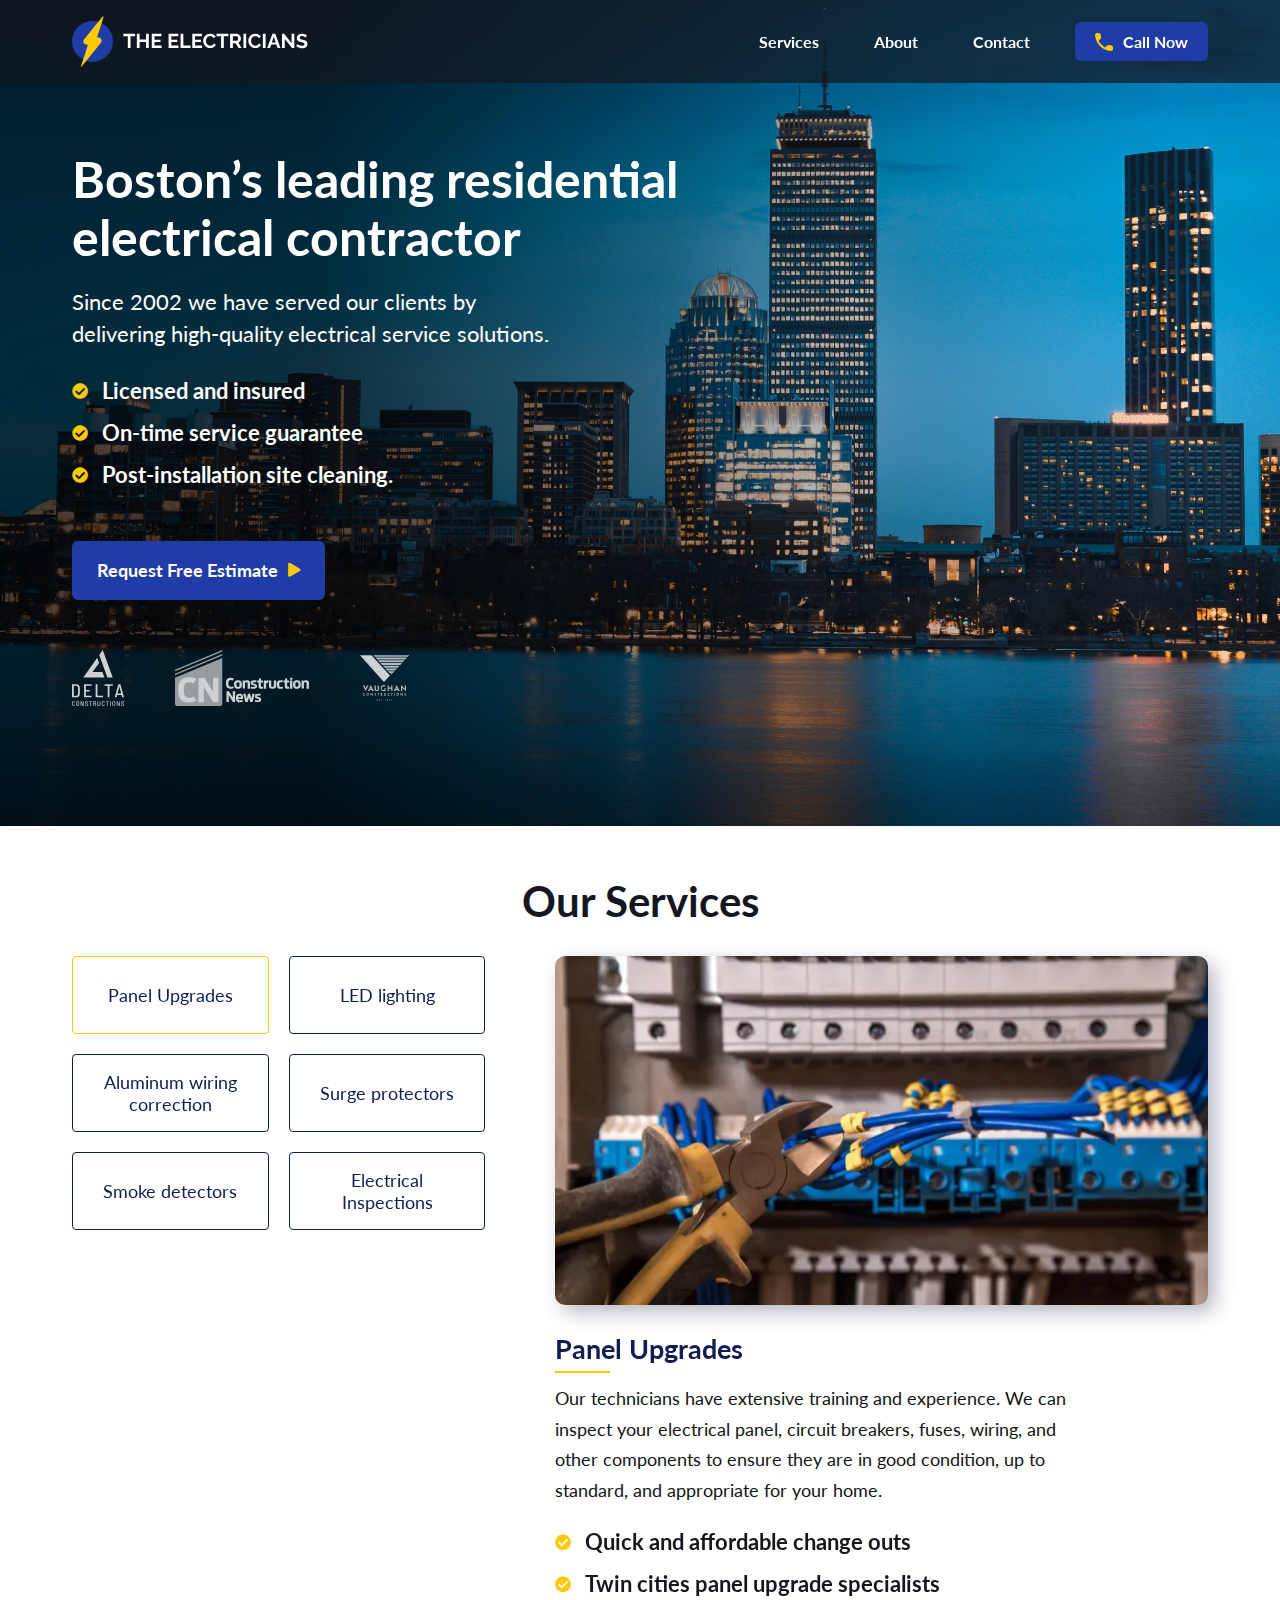
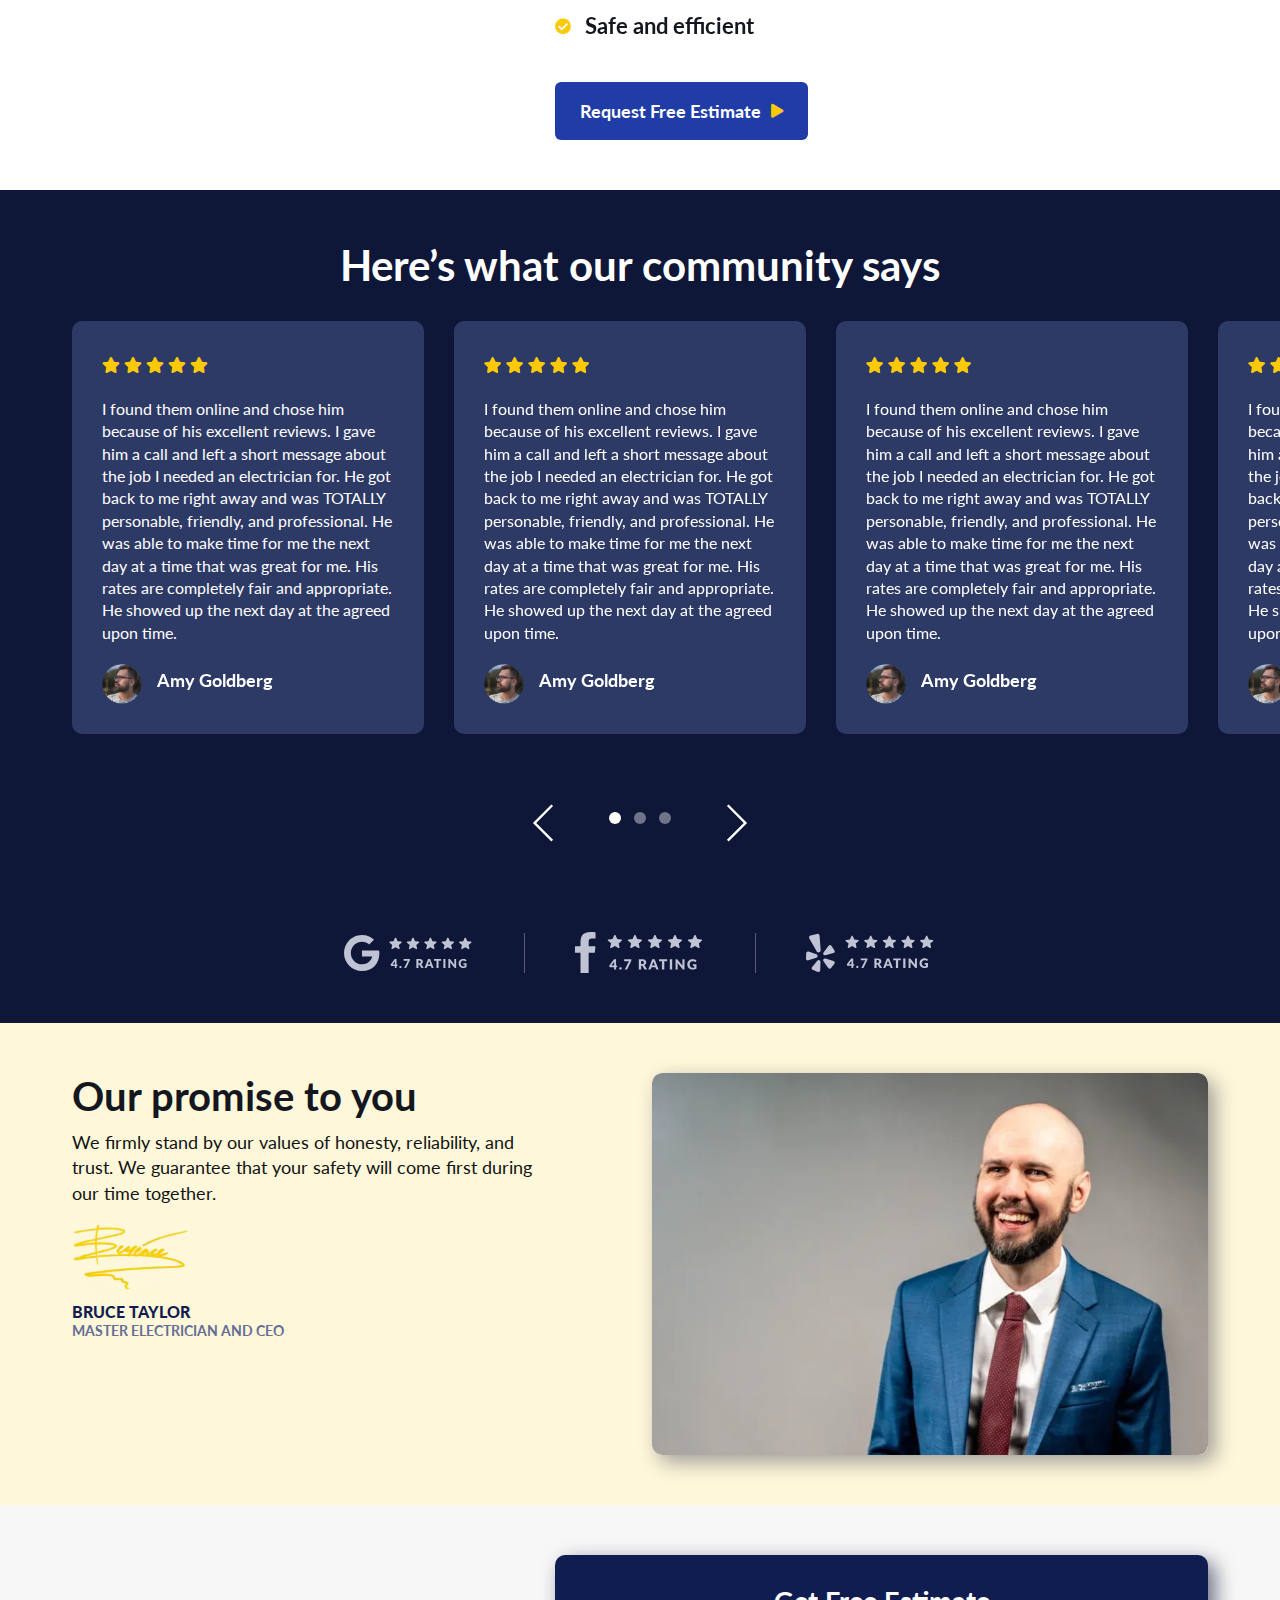
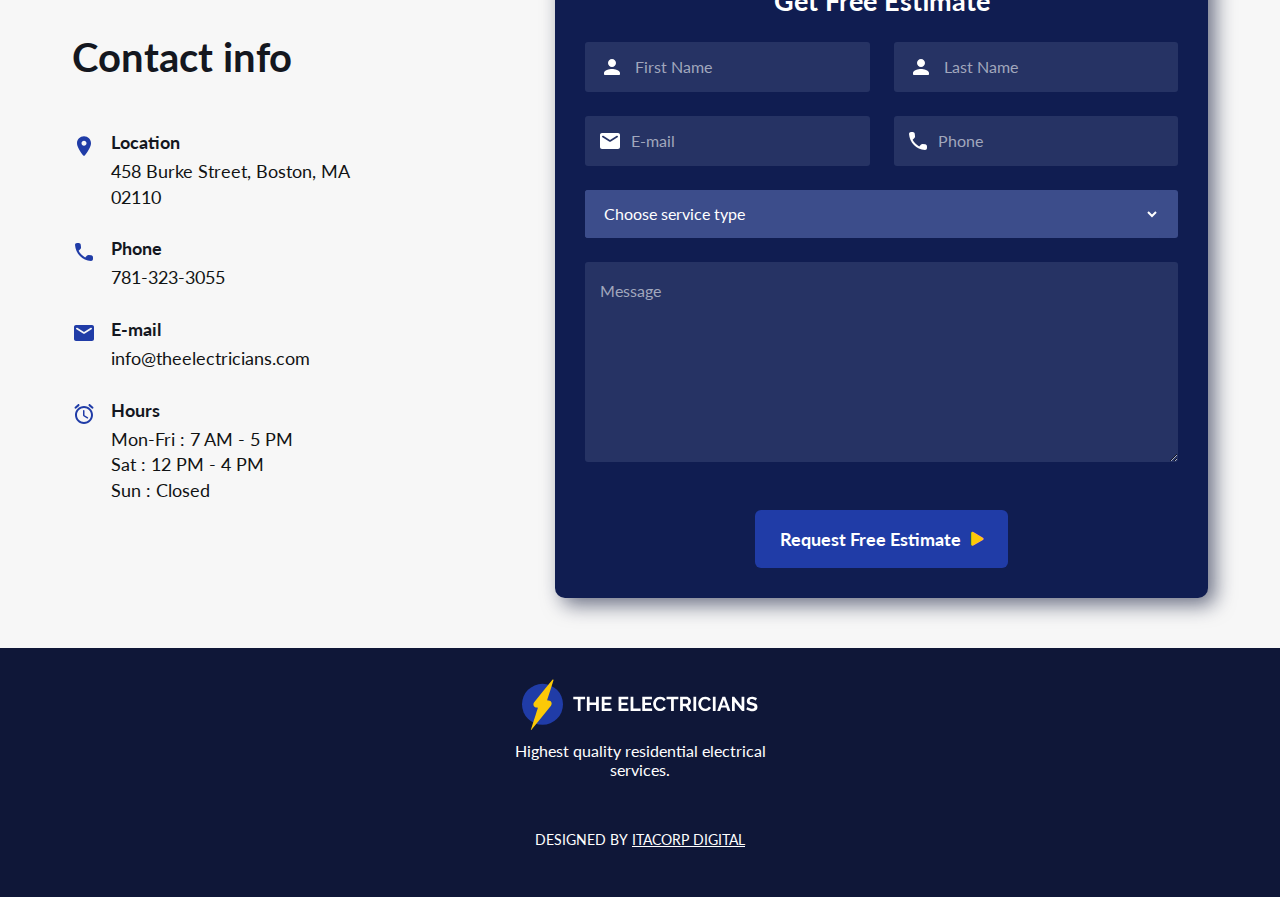
==== index.html @ 9a20cf25 "Update" ====
<!DOCTYPE html>
<html lang="zxx" class="no-js">

<head>
    <!-- Mobile Specific Meta -->
    <meta name="viewport" content="width=device-width, initial-scale=1, shrink-to-fit=no">
    <!-- Favicon-->
    <link rel="shortcut icon" href="assets/img/fav.png">
    <!-- Author Meta -->
    <meta name="author" content="webfirefly">
    <!-- Meta Description -->
    <meta name="description" content="">
    <!-- Meta Keyword -->
    <meta name="keywords" content="">
    <!-- meta character set -->
    <meta charset="UTF-8">
    <!-- Site Title -->
    <title>The Electricians</title>
    <link href="https://fonts.googleapis.com/css2?family=Lato:wght@300;400;700;900&display=swap" rel="stylesheet">
    <link rel="stylesheet" href="assets/css/fontawesome-all.min.css">
    <link rel="stylesheet" href="assets/css/bootstrap.min.css">
    <link rel="stylesheet" href="assets/css/animate.css">
    <link rel="stylesheet" href="assets/css/slick.css">
    <link rel="stylesheet" href="assets/css/main.css">
    <link rel="stylesheet" href="assets/css/responsive.css">
</head>

<body data-bs-spy="scroll" data-bs-target="#navbar-scrollspy" data-bs-smooth-scroll="true" class="scrollspy-example-2" tabindex="0">

    <!--start navigation area-->
    <header class="header-area" id="header_area">
        <nav class="navbar navbar-expand-xl" id="navbar-scrollspy">
            <div class="container">
                <a class="navbar-brand " href="index.html "><img src="assets/img/logo.svg" alt=" "></a>
                <button class="navbar-toggler" type="button" data-bs-toggle="collapse" data-bs-target="#main_nav" aria-expanded="false" aria-label="Toggle navigation">
                    <span class="icon-bar"></span>
                    <span class="icon-bar"></span>
                    <span class="icon-bar"></span>
                </button>
                <div class="collapse navbar-collapse" id="main_nav">
                    <ul class="navbar-nav ms-auto">
                        <li class="nav-item"><a class="nav-link" href="#services">Services</a></li>
                        <li class="nav-item"><a class="nav-link" href="#about">About</a></li>
                        <li class="nav-item"><a class="nav-link" href="#contact">contact</a></li>
                    </ul>
                    <ul class="header-btn-wrap navbar-nav">
                        <li><a class="primary-btn" href="#"><img src="assets/img/icon/phone.svg" alt=""> Call Now</a></li>
                    </ul>
                </div>
            </div>
        </nav>
    </header>
    <!--end navigation area-->

    <!-- banner area start -->
    <section class="banner-area ">
        <div class="container">
            <div class="row">
                <div class="col-lg-7">
                    <div class="banner-content wow fadeIn">
                        <h1>Boston’s leading residential electrical contractor</h1>
                        <p>Since 2002 we have served our clients by delivering high-quality electrical service solutions.</p>
                        <ul class="check-list">
                            <li><i class="fas fa-check-circle"></i>Licensed and insured</li>
                            <li><i class="fas fa-check-circle"></i>On-time service guarantee</li>
                            <li><i class="fas fa-check-circle"></i>Post-installation site cleaning.</li>
                        </ul>
                        <a href="#" class="primary-btn">Request Free Estimate <i class="fas fa-play"></i></a>
                        <div class="banner-brands">
                            <img class="img-fluid" src="assets/img/icon/delta.svg" alt="">
                            <img class="img-fluid" src="assets/img/icon/construction-news.svg" alt="">
                            <img class="img-fluid" src="assets/img/icon/vaughan.svg" alt="">
                        </div>
                    </div>
                </div>
            </div>
        </div>
    </section>
    <!-- banner area end -->

    <!-- start service area  -->
    <section class="service-area" id="services">
        <div class="container">
            <div class="row">
                <div class="col-lg-12">
                    <div class="section-title text-center">
                        <h2>Our Services</h2>
                    </div>
                </div>
            </div>
            <div class="row tab-wrap">
                <div class="col-lg-5">
                    <div class="nav nav-pills" id="v-pills-tab" role="tablist" aria-orientation="vertical">
                        <button class="nav-link active" id="v-pills-one-tab" data-bs-toggle="pill" data-bs-target="#v-pills-one" type="button" role="tab" aria-controls="v-pills-one" aria-selected="true">Panel Upgrades</button>
                        <button class="nav-link" id="v-pills-two-tab" data-bs-toggle="pill" data-bs-target="#v-pills-two" type="button" role="tab" aria-controls="v-pills-two" aria-selected="false">LED lighting</button>
                        <button class="nav-link" id="v-pills-three-tab" data-bs-toggle="pill" data-bs-target="#v-pills-three" type="button" role="tab" aria-controls="v-pills-three" aria-selected="false">Aluminum wiring correction</button>
                        <button class="nav-link" id="v-pills-four-tab" data-bs-toggle="pill" data-bs-target="#v-pills-four" type="button" role="tab" aria-controls="v-pills-four" aria-selected="false">Surge protectors</button>
                        <button class="nav-link" id="v-pills-five-tab" data-bs-toggle="pill" data-bs-target="#v-pills-five" type="button" role="tab" aria-controls="v-pills-five" aria-selected="false">Smoke detectors</button>
                        <button class="nav-link" id="v-pills-six-tab" data-bs-toggle="pill" data-bs-target="#v-pills-six" type="button" role="tab" aria-controls="v-pills-six" aria-selected="false">Electrical Inspections</button>
                    </div>
                </div>
                <div class="col-lg-7">
                    <div class="tab-content" id="v-pills-tabContent">
                        <div class="tab-pane fade show active" id="v-pills-one" role="tabpanel" aria-labelledby="v-pills-one-tab">
                            <div class="tab-content-inner">
                                <img src="assets/img/thumb/tab-thumb.webp" alt="" class="thumbnail">
                                <h2 class="title">Panel Upgrades</h2>
                                <p class="desc">Our technicians have extensive training and experience. We can inspect your electrical panel, circuit breakers, fuses, wiring, and other components to ensure they are in good condition, up to standard, and appropriate for your home.</p>
                                <ul class="check-list">
                                    <li><i class="fas fa-check-circle"></i>Quick and affordable change outs</li>
                                    <li><i class="fas fa-check-circle"></i>Twin cities panel upgrade specialists</li>
                                    <li><i class="fas fa-check-circle"></i>Safe and efficient</li>
                                </ul>
                                <a href="#" class="primary-btn">Request Free Estimate <i class="fas fa-play"></i></a>
                            </div>
                        </div>
                        <div class="tab-pane fade" id="v-pills-two" role="tabpanel" aria-labelledby="v-pills-two-tab">
                            <div class="tab-content-inner">
                                <img src="assets/img/thumb/tab-thumb2.webp" alt="" class="thumbnail">
                                <h2 class="title">LED lighting</h2>
                                <p class="desc">Our technicians have extensive training and experience. We can inspect your electrical panel, circuit breakers, fuses, wiring, and other components to ensure they are in good condition, up to standard, and appropriate for your home.</p>
                                <ul class="check-list">
                                    <li><i class="fas fa-check-circle"></i>Optimal Energy Efficiency</li>
                                    <li><i class="fas fa-check-circle"></i>LED Lighting Retrofits</li>
                                    <li><i class="fas fa-check-circle"></i>Flexible Scheduling</li>
                                </ul>
                                <a href="#" class="primary-btn">Request Free Estimate <i class="fas fa-play"></i></a>
                            </div>
                        </div>
                        <div class="tab-pane fade" id="v-pills-three" role="tabpanel" aria-labelledby="v-pills-three-tab">
                            <div class="tab-content-inner">
                                <img src="assets/img/thumb/tab-thumb3.webp" alt="" class="thumbnail">
                                <h2 class="title">Aluminum wiring correction</h2>
                                <p class="desc">If your current electrical system cannot safely support the electrical load of your modern Boston home, you may require aluminum wiring correction. To best advise you, we will send one of our inspectors to check for previous restorations or additional wiring installations.</p>
                                <ul class="check-list">
                                    <li><i class="fas fa-check-circle"></i>XCel Energy Preferred</li>
                                    <li><i class="fas fa-check-circle"></i>FREE Electrical Safety Check</li>
                                    <li><i class="fas fa-check-circle"></i>1 Year Guarantee </li>
                                </ul>
                                <a href="#" class="primary-btn">Request Free Estimate <i class="fas fa-play"></i></a>
                            </div>
                        </div>
                        <div class="tab-pane fade" id="v-pills-four" role="tabpanel" aria-labelledby="v-pills-four-tab">
                            <div class="tab-content-inner">
                                <img src="assets/img/thumb/tab-thumb4.webp" alt="" class="thumbnail">
                                <h2 class="title">Surge protectors</h2>
                                <p class="desc">House-wide surge protection systems are the most effective way to safeguard your home's appliances and various electrical devices. We can install continuous surge protection with a house-wide surge protection installation.</p>
                                <ul class="check-list">
                                    <li><i class="fas fa-check-circle"></i>Quick easy installation</li>
                                    <li><i class="fas fa-check-circle"></i>Increases electronic lifespan</li>
                                    <li><i class="fas fa-check-circle"></i>Affordable pricing</li>
                                </ul>
                                <a href="#" class="primary-btn">Request Free Estimate <i class="fas fa-play"></i></a>
                            </div>
                        </div>
                        <div class="tab-pane fade" id="v-pills-five" role="tabpanel" aria-labelledby="v-pills-five-tab">
                            <div class="tab-content-inner">
                                <img src="assets/img/thumb/tab-thumb2.webp" alt="" class="thumbnail">
                                <h2 class="title">Smoke detectors</h2>
                                <p class="desc">Smoke detectors and CO2 alarms detect house fires and carbon monoxide buildup, and municipal code enforcement officials require their installation in specific areas throughout your home. You can rely on us to provide reliable, affordable systems that are up to standard.</p>
                                <ul class="check-list">
                                    <li><i class="fas fa-check-circle"></i>Solutions that you can rely on</li>
                                    <li><i class="fas fa-check-circle"></i>New installation or replacement</li>
                                    <li><i class="fas fa-check-circle"></i>Feel more at ease</li>
                                </ul>
                                <a href="#" class="primary-btn">Request Free Estimate <i class="fas fa-play"></i></a>
                            </div>
                        </div>
                        <div class="tab-pane fade" id="v-pills-six" role="tabpanel" aria-labelledby="v-pills-six-tab">
                            <div class="tab-content-inner">
                                <img src="assets/img/thumb/tab-thumb6.webp" alt="" class="thumbnail">
                                <h2 class="title">Electrical Inspections</h2>
                                <p class="desc">Our electricians have years of experience performing home inspections. We'd love to be your go-to electricians for residential electrical safety needs. </p>
                                <ul class="check-list">
                                    <li><i class="fas fa-check-circle"></i>Peace of Mind Knowing Your Wiring is Safe</li>
                                    <li><i class="fas fa-check-circle"></i>Avoid Code Violations and Hazards</li>
                                    <li><i class="fas fa-check-circle"></i>Professionally Trained Electricians</li>
                                </ul>
                                <a href="#" class="primary-btn">Request Free Estimate <i class="fas fa-play"></i></a>
                            </div>
                        </div>
                    </div>
                </div>
            </div>
        </div>
    </section>
    <!-- end service area  -->

    <!-- start testimonial area  -->
    <section class="testimonial-area">
        <div class="container">
            <div class="row">
                <div class="col-md-12">
                    <div class="section-title text-center">
                        <h2 class="text-white">Here’s what our community says</h2>
                    </div>
                </div>
            </div>
            <div class="row">
                <div class="col-lg-12">
                    <div class="testi-slider-wrap">
                        <!-- single testimonial item  -->
                        <div class="single-testi-slider">
                            <div class="rating">
                                <i class="fas fa-star"></i>
                                <i class="fas fa-star"></i>
                                <i class="fas fa-star"></i>
                                <i class="fas fa-star"></i>
                                <i class="fas fa-star"></i>
                            </div>
                            <p class="msg">I found them online and chose him because of his excellent reviews. I gave him a call and left a short message about the job I needed an electrician for. He got back to me right away and was TOTALLY personable, friendly, and professional. He was able to make time for me the next day at a time that was great for me. His rates are completely fair and appropriate. He showed up the next day at the agreed upon time.</p>
                            <div class="author-meta">
                                <img class="author-image" src="assets/img/testi-author.png" alt="">
                                <div class="author-meta-desc">
                                    <h5>Amy Goldberg</h5>
                                </div>
                            </div>
                        </div>
                        <!-- single testimonial item  -->
                        <div class="single-testi-slider">
                            <div class="rating">
                                <i class="fas fa-star"></i>
                                <i class="fas fa-star"></i>
                                <i class="fas fa-star"></i>
                                <i class="fas fa-star"></i>
                                <i class="fas fa-star"></i>
                            </div>
                            <p class="msg">I found them online and chose him because of his excellent reviews. I gave him a call and left a short message about the job I needed an electrician for. He got back to me right away and was TOTALLY personable, friendly, and professional. He was able to make time for me the next day at a time that was great for me. His rates are completely fair and appropriate. He showed up the next day at the agreed upon time.</p>
                            <div class="author-meta">
                                <img class="author-image" src="assets/img/testi-author.png" alt="">
                                <div class="author-meta-desc">
                                    <h5>Amy Goldberg</h5>
                                </div>
                            </div>
                        </div>
                        <!-- single testimonial item  -->
                        <div class="single-testi-slider">
                            <div class="rating">
                                <i class="fas fa-star"></i>
                                <i class="fas fa-star"></i>
                                <i class="fas fa-star"></i>
                                <i class="fas fa-star"></i>
                                <i class="fas fa-star"></i>
                            </div>
                            <p class="msg">I found them online and chose him because of his excellent reviews. I gave him a call and left a short message about the job I needed an electrician for. He got back to me right away and was TOTALLY personable, friendly, and professional. He was able to make time for me the next day at a time that was great for me. His rates are completely fair and appropriate. He showed up the next day at the agreed upon time.</p>
                            <div class="author-meta">
                                <img class="author-image" src="assets/img/testi-author.png" alt="">
                                <div class="author-meta-desc">
                                    <h5>Amy Goldberg</h5>
                                </div>
                            </div>
                        </div>
                        <!-- single testimonial item  -->
                        <div class="single-testi-slider">
                            <div class="rating">
                                <i class="fas fa-star"></i>
                                <i class="fas fa-star"></i>
                                <i class="fas fa-star"></i>
                                <i class="fas fa-star"></i>
                                <i class="fas fa-star"></i>
                            </div>
                            <p class="msg">I found them online and chose him because of his excellent reviews. I gave him a call and left a short message about the job I needed an electrician for. He got back to me right away and was TOTALLY personable, friendly, and professional. He was able to make time for me the next day at a time that was great for me. His rates are completely fair and appropriate. He showed up the next day at the agreed upon time.</p>
                            <div class="author-meta">
                                <img class="author-image" src="assets/img/testi-author.png" alt="">
                                <div class="author-meta-desc">
                                    <h5>Amy Goldberg</h5>
                                </div>
                            </div>
                        </div>
                        <!-- single testimonial item  -->
                        <div class="single-testi-slider">
                            <div class="rating">
                                <i class="fas fa-star"></i>
                                <i class="fas fa-star"></i>
                                <i class="fas fa-star"></i>
                                <i class="fas fa-star"></i>
                                <i class="fas fa-star"></i>
                            </div>
                            <p class="msg">I found them online and chose him because of his excellent reviews. I gave him a call and left a short message about the job I needed an electrician for. He got back to me right away and was TOTALLY personable, friendly, and professional. He was able to make time for me the next day at a time that was great for me. His rates are completely fair and appropriate. He showed up the next day at the agreed upon time.</p>
                            <div class="author-meta">
                                <img class="author-image" src="assets/img/testi-author.png" alt="">
                                <div class="author-meta-desc">
                                    <h5>Amy Goldberg</h5>
                                </div>
                            </div>
                        </div>
                        <!-- single testimonial item  -->
                        <div class="single-testi-slider">
                            <div class="rating">
                                <i class="fas fa-star"></i>
                                <i class="fas fa-star"></i>
                                <i class="fas fa-star"></i>
                                <i class="fas fa-star"></i>
                                <i class="fas fa-star"></i>
                            </div>
                            <p class="msg">I found them online and chose him because of his excellent reviews. I gave him a call and left a short message about the job I needed an electrician for. He got back to me right away and was TOTALLY personable, friendly, and professional. He was able to make time for me the next day at a time that was great for me. His rates are completely fair and appropriate. He showed up the next day at the agreed upon time.</p>
                            <div class="author-meta">
                                <img class="author-image" src="assets/img/testi-author.png" alt="">
                                <div class="author-meta-desc">
                                    <h5>Amy Goldberg</h5>
                                </div>
                            </div>
                        </div>
                    </div>
                    <div class="slider-navigations">
                        <div class="navigations-inner">
                            <span class="slider-prev"><svg stroke="currentColor" fill="currentColor" stroke-width="0" version="1.1" viewBox="0 0 17 17" height="1em" width="1em" xmlns="http://www.w3.org/2000/svg"><g></g><path d="M5.207 8.471l7.146 7.147-0.707 0.707-7.853-7.854 7.854-7.853 0.707 0.707-7.147 7.146z"></path></svg></span>
                            <div class="slider-dots-box"></div>
                            <span class="slider-next"><svg stroke="currentColor" fill="currentColor" stroke-width="0" version="1.1" viewBox="0 0 17 17" height="1em" width="1em" xmlns="http://www.w3.org/2000/svg"><g></g><path d="M13.207 8.472l-7.854 7.854-0.707-0.707 7.146-7.146-7.146-7.148 0.707-0.707 7.854 7.854z"></path></svg></span>
                        </div>
                    </div>
                </div>
            </div>
            <div class="row">
                <div class="col-lg-12">
                    <div class="testimonial-rating-brands">
                        <!-- single testi rating  -->
                        <div class="single-testi-rating">
                            <img class="img-fluid" src="assets/img/brands/google-rating.svg" alt="">
                        </div>
                        <span class="line"></span>
                        <!-- single testi rating  -->
                        <div class="single-testi-rating">
                            <img class="img-fluid" src="assets/img/brands/facebook-rating.svg" alt="">
                        </div>
                        <span class="line"></span>
                        <!-- single testi rating  -->
                        <div class="single-testi-rating">
                            <img class="img-fluid" src="assets/img/brands/rating.svg" alt="">
                        </div>
                    </div>
                </div>
            </div>
        </div>
    </section> 
    <!-- end testimonial area  -->

    <!-- start promise area  -->
    <section class="promise-area" id="about">
        <div class="container">
            <div class="row">
                <div class="col-lg-6 order-lg-2">
                    <div class="promise-thumb">
                        <img class="img-fluid" src="assets/img/thumb/promise-thumb.webp" alt="">
                    </div>
                </div>
                <div class="col-lg-6 order-lg-1">
                    <div class="promise-content">
                        <h2>Our promise to you</h2>
                        <p>We firmly stand by our values of honesty, reliability, and trust. We guarantee that your safety will come first during our time together.</p>
                        <img src="assets/img/signacture.webp" alt="">
                        <div class="meta-info">
                            <h4>BRUCE TAYLOR</h4>
                            <p>MASTER ELECTRICIAN AND CEO</p>
                        </div>
                    </div>
                </div>
            </div>
        </div>
    </section>
    <!-- end promise area  -->

    <!-- start contact area  -->
    <section class="contact-area" id="contact">
        <div class="container">
            <div class="row align-items-center">
                <div class="col-lg-6 col-xl-5">
                    <div class="contact-address">
                        <h3 class="info-title">Contact info</h3>
                        <!-- single contact info  -->
                        <div class="single-contact-info">
                            <div class="icon">
                                <img src="assets/img/icon/map-marker.svg" alt="">
                            </div>
                            <div class="info-meta">
                                <h4>Location</h4>
                                <p>458 Burke Street, Boston, MA <br>
                                    02110</p>
                            </div>
                        </div>
                        <!-- single contact info  -->
                        <div class="single-contact-info">
                            <div class="icon">
                                <img src="assets/img/icon/phone2.svg" alt="">
                            </div>
                            <div class="info-meta">
                                <h4>Phone</h4>
                                <p><a href="tel:781-323-3055">781-323-3055</a></p>
                            </div>
                        </div>
                        <!-- single contact info  -->
                        <div class="single-contact-info">
                            <div class="icon">
                                <img src="assets/img/icon/envelope.svg" alt="">
                            </div>
                            <div class="info-meta">
                                <h4>E-mail</h4>
                                <p><a href="mailto:info@theelectricians.com">info@theelectricians.com</a></p>
                            </div>
                        </div>
                        <!-- single contact info  -->
                        <div class="single-contact-info">
                            <div class="icon">
                                <img src="assets/img/icon/alarm.svg" alt="">
                            </div>
                            <div class="info-meta">
                                <h4>Hours</h4>
                                <p>Mon-Fri : 7 AM - 5 PM <br>
                                    Sat : 12 PM - 4 PM <br>
                                    Sun : Closed</p>
                            </div>
                        </div>
                    </div>
                </div>
                <div class="col-lg-6 col-xl-7">
                    <form action="#" class="contact-form">
                        <div class="row">
                            <div class="col-lg-12">
                                <h3 class="contact-title mb-4">Get Free Estimate</h3>
                            </div>
                            <div class="col-md-6">
                                <div class="form-group mb-4">
                                    <img src="assets/img/icon/user.svg" alt="">    
                                    <input type="text" name="" id="" placeholder="First Name">
                                </div>
                            </div>
                            <div class="col-md-6">
                                <div class="form-group mb-4">
                                    <img src="assets/img/icon/user.svg" alt="">    
                                    <input type="text" name="" id="" placeholder="Last Name">
                                </div>
                            </div>
                            <div class="col-md-6">
                                <div class="form-group mb-4">
                                    <img src="assets/img/icon/envelope-white.svg" alt="">    
                                    <input type="text" name="" id="" placeholder="E-mail">
                                </div>
                            </div>
                            <div class="col-md-6">
                                <div class="form-group mb-4">
                                    <img src="assets/img/icon/phone-white.svg" alt="">    
                                    <input type="text" name="" id="" placeholder="Phone">
                                </div>
                            </div>
                            <div class="col-lg-12">
                                <div class="form-group select-wrap mb-4">
                                    <select name="" id="">
                                        <option value="Choose service type">Choose service type</option>
                                        <option value="First">Panel Upgrades</option>
                                        <option value="second">LED lighting</option>
                                        <option value="third">Aluminum wiring correction</option>
                                        <option value="fourth">Surge protectors</option>
                                        <option value="fifth">Smoke detectors</option>
                                        <option value="sixth">Electrical Inspections</option>
                                    </select>
                                </div>
                            </div>
                            <div class="col-lg-12">
                                <div class="form-group textarea-wrap mb-5">
                                    <textarea name="" id="" placeholder="Message"></textarea>
                                </div>
                            </div>
                            <div class="col-lg-12">
                                <div class="btn-wrap text-center">    
                                    <button type="submit" class="primary-btn">Request Free Estimate <i class="fas fa-play"></i></button>
                                </div>
                            </div>
                        </div>
                    </form>
                </div>
            </div>
        </div>
    </section>
    <!-- end contact area  -->

    <!-- start footer area  -->
    <div class="footer-area">
        <div class="container">
            <div class="row">
                <div class="col-lg-12">
                    <a href="index.html" class="footer-logo">
                        <img src="assets/img/logo.svg" alt="">
                    </a>
                    <h5 class="mb-5">Highest quality residential electrical <br> services.</h5>
                    <p class="text-white d-flex align-items-center justify-content-center gap-1 footer-area__copyright">DESIGNED BY <a href="#" class="btn-link text-decoration-underline text-white p-0">ITACORP DIGITAL</a></p>
                </div>
            </div>
        </div>
    </div>
    <!-- end footer area  -->

    <!-- All js here -->
    <script src="assets/js/jquery-3.6.0-min.js "></script>
    <script src="assets/js/jquery.sticky.js "></script>
    <script src="assets/js/bootstrap.min.js "></script>
    <script src="assets/js/slick.js"></script>
    <script src="assets/js/wow.min.js "></script>
    <!-- custom js -->
    <script src="assets/js/main.js "></script>

</body>

</html>
---- assets/css/main.css ----
/*font Variables*/
/*Color Variables*/
body {
  line-height: 1.7;
  font-size: 16px;
  font-family: "Lato", sans-serif;
  font-weight: 400;
  color: #111314;
  background: #ffffff;
}

html {
  scroll-behavior: smooth;
}

ul {
  margin: 0;
  padding: 0;
  list-style: none;
}

.li {
  list-style: none;
  margin: 0px;
  padding: 0px;
}

h1,
h2,
h3,
h4,
h5,
h6 {
  color: #14171f;
  font-family: "Lato", sans-serif;
  font-weight: 700;
}

h1 {
  font-size: 42px;
}

h2 {
  font-size: 36px;
}

h3 {
  font-size: 30px;
}

h4 {
  font-size: 24px;
}

h5 {
  font-size: 18px;
}

h6 {
  font-size: 16px;
}

a {
  text-decoration: none;
  -webkit-transition: all 0.3s ease 0s;
  -moz-transition: all 0.3s ease 0s;
  -o-transition: all 0.3s ease 0s;
  transition: all 0.3s ease 0s;
}
a:hover, a:focus {
  text-decoration: none;
  outline: none;
}

button:focus {
  outline: none;
  box-shadow: none;
}

.slick-slide:focus {
  outline: none;
  box-shadow: none;
}

.slick-slide img {
  display: inline-block !important;
}

input:focus,
textarea:focus, select:focus {
  outline: none;
}

input {
  width: 100%;
  line-height: 48px;
  margin-bottom: 0px;
  padding-right: 0px;
  padding-left: 5px;
  border: 1px none #000;
  background-color: transparent;
  color: #fff;
}

select {
  width: 100%;
  height: 48px;
  background-color: #3C4D8B;
  color: #fff;
  border: none;
  border-radius: 3px;
  padding: 0 15px;
}

textarea {
  width: 100%;
  padding: 15px;
  border: none;
  background-color: #263364;
  color: #fff;
  border-radius: 3px;
  height: 200px;
}

input::placeholder, textarea::placeholder {
  color: #A1A7BC;
  font-weight: 400;
}

button {
  border: none;
}

img {
  max-width: 100%;
  height: auto;
}

/* Main Title Area css
============================================================================================ */
.section-title {
  margin-bottom: 30px;
}
.section-title h2 {
  font-size: 42px;
  margin-bottom: 15px;
}

.padding-top {
  padding-top: 120px;
}

.padding-bottom {
  padding-bottom: 120px;
}

/* Start Primary btns css
============================================================================================ */
.primary-btn {
  display: inline-flex;
  align-items: center;
  justify-content: center;
  position: relative;
  padding: 14px 25px;
  border-radius: 6px;
  color: #ffffff;
  background: #203CA7;
  font-size: 1.125rem;
  font-weight: 700;
  transition: 0.3s;
}
.primary-btn img {
  margin-right: 10px;
}
.primary-btn i {
  margin-left: 10px;
  font-size: 14px;
  color: #FCC907;
}
.primary-btn:hover, .primary-btn.active {
  background: #0F1738;
  color: #ffffff;
}

/* gradient-bg css
============================================================================================ */
.gradient-bg {
  background: -webkit-linear-gradient(to right, #111314, #203CA7);
  background: -moz-linear-gradient(to right, #111314, #203CA7);
  background: -o-linear-gradient(to right, #111314, #203CA7);
  background: linear-gradient(to right, #111314, #203CA7);
}

/* animation delay css
============================================================================================ */
.delay-1 {
  animation-delay: 0.1s;
}

.delay-2 {
  animation-delay: 0.2s;
}

.delay-3 {
  animation-delay: 0.3s;
}

.delay-4 {
  animation-delay: 0.4s;
}

.delay-5 {
  animation-delay: 0.5s;
}

.delay-6 {
  animation-delay: 0.6s;
}

.delay-7 {
  animation-delay: 0.7s;
}

.delay-8 {
  animation-delay: 0.8s;
}

.delay-9 {
  animation-delay: 0.9s;
}

.delay-10 {
  animation-delay: 1s;
}

.delay-11 {
  animation-delay: 1.1s;
}

.delay-12 {
  animation-delay: 1.2s;
}

.delay-13 {
  animation-delay: 1.3s;
}

.delay-14 {
  animation-delay: 1.4s;
}

.delay-15 {
  animation-delay: 1.5s;
}

/* Start Header area style
============================================================================================ */
.sticky-wrapper {
  position: absolute;
  width: 100%;
}
.sticky-wrapper.is-sticky .header-area {
  background: #14171f;
}
.header-area {
  position: absolute;
  z-index: 999;
  -webkit-transition: all 0.3s ease 0s;
  -moz-transition: all 0.3s ease 0s;
  -o-transition: all 0.3s ease 0s;
  transition: all 0.3s ease 0s;
  background: rgba(20, 23, 31, 0.7);
  width: 100%;
  padding: 10px 0;
  top: 0;
}
.header-area .navbar-brand {
  margin-bottom: 0;
  margin-right: 60px;
}
.header-area .navbar-brand img {
  -webkit-transition: all 0.3s ease 0s;
  -moz-transition: all 0.3s ease 0s;
  -o-transition: all 0.3s ease 0s;
  transition: all 0.3s ease 0s;
}
.header-area.active {
  box-shadow: 0 5px 10px rgba(221, 221, 221, 0.1019607843);
}
.header-area .navbar {
  background: transparent;
  padding: 0px;
  border: 0px;
  border-radius: 0px;
}
.header-area .navbar .navbar-brand {
  display: block;
  -webkit-transition: all 0.3s ease 0s;
  -moz-transition: all 0.3s ease 0s;
  -o-transition: all 0.3s ease 0s;
  transition: all 0.3s ease 0s;
}
.header-area .navbar .navbar-nav .nav-item {
  margin-right: 35px;
}
.header-area .navbar .navbar-nav .nav-item a {
  position: relative;
  font-size: 16px;
  color: #ffffff;
  padding: 5px 10px;
  font-weight: 700;
  -webkit-transition: all 0.3s ease 0s;
  -moz-transition: all 0.3s ease 0s;
  -o-transition: all 0.3s ease 0s;
  transition: all 0.3s ease 0s;
  text-transform: capitalize;
}
.header-area .navbar .navbar-nav .nav-item a:before {
  content: "";
  position: absolute;
  left: 0;
  bottom: 0;
  height: 1px;
  width: 0;
  background: #ffffff;
  transition: 0.3s;
}
.header-area .navbar .navbar-nav .nav-item:hover > a, .header-area .navbar .navbar-nav .nav-item a.active {
  color: #ffffff;
}
.header-area .navbar .navbar-nav .nav-item:hover > a:before, .header-area .navbar .navbar-nav .nav-item a.active:before {
  width: 100%;
}
.header-area .navbar .header-btn-wrap {
  gap: 20px;
}
.header-area .navbar .header-btn-wrap .primary-btn {
  font-size: 16px;
  box-shadow: none;
  padding: 6px 20px;
}
.header-area .navbar .header-btn-wrap .primary-btn:hover {
  background: #ffffff;
  color: #14171f;
}

/* banner area style
============================================================================================ */
.banner-area {
  background-image: linear-gradient(90deg, rgba(0, 0, 0, 0.7) 25%, transparent 92%), url("../img/bg/banner-bg.webp");
  height: 100vh;
  min-height: 830px;
  background-position: 0px 0px, 50% 50%;
  background-size: auto, cover;
  background-repeat: repeat, no-repeat;
  background-attachment: scroll, fixed;
  -o-object-fit: fill;
  object-fit: fill;
  padding: 150px 0 40px;
}
.banner-area .banner-content h1 {
  margin-bottom: 20px;
  color: white;
  font-size: 3.125rem;
  line-height: 3.625rem;
  font-weight: 700;
}
.banner-area .banner-content p {
  max-width: 500px;
  color: #ffffff;
  font-size: 1.375rem;
  line-height: 2rem;
  margin-bottom: 25px;
}
.banner-area .banner-content .check-list {
  margin-bottom: 50px;
}
.banner-area .banner-content .banner-brands {
  margin-top: 50px;
  display: flex;
  align-items: center;
  gap: 50px;
}
.banner-area .banner-content .banner-brands img {
  opacity: 0.8;
}

.check-list li {
  color: #ffffff;
  font-size: 1.375rem;
  line-height: 2rem;
  font-weight: 700;
  position: relative;
  padding-left: 30px;
}
.check-list li:not(:last-child) {
  margin-bottom: 10px;
}
.check-list li i {
  position: absolute;
  left: 0;
  color: #FCC907;
  font-size: 1rem;
  top: 8px;
}

/* service area style
============================================================================================ */
.service-area {
  padding: 50px 0;
}

.tab-wrap .nav {
  display: grid;
  grid-template-columns: 1fr 1fr;
  gap: 20px;
  padding-right: 10%;
  position: sticky;
  top: 100px;
}
.tab-wrap .nav .nav-link {
  border: 1px solid #101d51;
  color: #101d51;
  font-size: 1.125rem;
  line-height: 1.375rem;
  font-weight: 400;
  text-align: center;
  height: 78px;
}
.tab-wrap .nav .nav-link.active {
  border-color: #FCC907;
  background-color: #ffffff;
}
.tab-wrap .nav .nav-link:focus {
  border-width: 2px;
  border-color: #fcc907;
  background-color: #ffffff;
  box-shadow: 0 0 7px 0 rgba(252, 201, 7, 0.3);
}
.tab-wrap .nav .nav-link:hover {
  border-color: #FCC907;
}
.tab-wrap .tab-content-inner .thumbnail {
  border-radius: 10px;
  box-shadow: 7px 7px 20px 0 rgba(15, 23, 56, 0.3);
  margin-bottom: 30px;
}
.tab-wrap .tab-content-inner .title {
  color: #101d51;
  font-size: 1.7rem;
  line-height: 1.75rem;
  padding-bottom: 10px;
  margin-bottom: 10px;
  position: relative;
  z-index: 1;
}
.tab-wrap .tab-content-inner .title:before {
  position: absolute;
  left: 0;
  bottom: 0;
  height: 2px;
  width: 0px;
  transition: width 0.3s ease-in-out;
  background: #FCC907;
  content: "";
}
.tab-wrap .tab-content-inner .desc {
  font-size: 1.125rem;
  max-width: 530px;
  margin-bottom: 20px;
}
.tab-wrap .tab-content-inner .check-list {
  margin-bottom: 40px;
}
.tab-wrap .tab-content-inner .check-list li {
  color: #14171f;
}
.tab-wrap .tab-pane.active .title:before {
  transition-delay: 0.2s;
  width: 55px;
}

/* testimonial area style
============================================================================================ */
.testimonial-area {
  background: #0F1738;
  padding: 50px 0;
  overflow: hidden;
}

.testi-slider-wrap {
  margin: 0 -15px;
}
.testi-slider-wrap .slick-list {
  overflow: inherit;
  width: 764px;
}
.testi-slider-wrap .slick-slide {
  margin-left: 15px;
  margin-right: 15px;
}

.single-testi-slider {
  background: #2E3A66;
  padding: 30px;
  border-radius: 10px;
  height: 100%;
}
.single-testi-slider .rating {
  color: #FCC907;
}
.single-testi-slider .msg {
  margin-top: 20px;
  margin-bottom: 20px;
  color: #ffffff;
  font-size: 1rem;
  line-height: 1.4rem;
}
.single-testi-slider .author-meta {
  display: flex;
  align-items: center;
}
.single-testi-slider .author-meta .author-image {
  height: 40px;
  width: 40px;
  min-width: 40px;
  border-radius: 50%;
  margin-right: 15px;
}
.single-testi-slider .author-meta .author-meta-desc h5 {
  color: #fff;
  font-size: 1.125rem;
  line-height: 1.875rem;
  font-weight: 700;
}

.slider-navigations {
  display: flex;
  justify-content: center;
  margin-top: 50px;
}
.slider-navigations .navigations-inner {
  display: flex;
  justify-content: center;
  gap: 20px;
}
.slider-navigations .navigations-inner .slick-arrow {
  color: #ffffff;
  cursor: pointer;
  font-size: 40px;
}
.slider-navigations .navigations-inner .slider-dots-box, .slider-navigations .navigations-inner .slider-dots-box-portfolio {
  display: flex;
  align-items: center;
  margin: 0 25px;
}
.slider-navigations .navigations-inner .slider-dots-box .slick-dots, .slider-navigations .navigations-inner .slider-dots-box-portfolio .slick-dots {
  display: flex;
  align-items: center;
  justify-content: center;
  gap: 13px;
}
.slider-navigations .navigations-inner .slider-dots-box .slick-dots li, .slider-navigations .navigations-inner .slider-dots-box-portfolio .slick-dots li {
  display: flex;
  align-items: center;
}
.slider-navigations .navigations-inner .slider-dots-box .slick-dots li.slick-active button, .slider-navigations .navigations-inner .slider-dots-box-portfolio .slick-dots li.slick-active button {
  background: #ffffff;
}
.slider-navigations .navigations-inner .slider-dots-box .slick-dots li button, .slider-navigations .navigations-inner .slider-dots-box-portfolio .slick-dots li button {
  text-indent: -9999px;
  padding: 0;
  height: 12px;
  width: 12px;
  background: #6F7488;
  border-radius: 50%;
}

.testimonial-rating-brands {
  display: flex;
  align-items: center;
  justify-content: center;
  margin-top: 80px;
  gap: 50px;
}
.testimonial-rating-brands .line {
  height: 40px;
  width: 1px;
  display: inline-block;
  background-color: hsla(0, 0%, 100%, 0.3);
}
.testimonial-rating-brands .single-testi-rating img {
  width: 130px;
}

/* promise area style
============================================================================================ */
.promise-area {
  background: #FFF7D9;
  padding: 50px 0;
}
.promise-area .promise-thumb img {
  border-radius: 10px;
  box-shadow: 7px 7px 20px 0 rgba(15, 23, 56, 0.4);
}
.promise-area .promise-content h2 {
  margin-bottom: 10px;
  color: #14171f;
  font-size: 2.5rem;
  line-height: 2.9rem;
}
.promise-area .promise-content p {
  max-width: 460px;
  font-size: 1.125rem;
  line-height: 1.6rem;
}
.promise-area .promise-content img {
  max-width: 140px;
}
.promise-area .promise-content .meta-info h4 {
  color: #101d51;
  line-height: 1.4rem;
  font-weight: 900;
  font-size: 1rem;
  margin-bottom: 0;
}
.promise-area .promise-content .meta-info p {
  color: #646e96;
  font-size: 0.875rem;
  line-height: 1rem;
  font-weight: 700;
  margin-bottom: 0;
}

/* contact area style
============================================================================================ */
.contact-area {
  background: #F7F7F7;
  padding: 50px 0;
}

.contact-address .info-title {
  color: #14171f;
  font-size: 2.5rem;
  line-height: 2.9rem;
  margin-bottom: 50px;
}
.contact-address .single-contact-info {
  display: flex;
}
.contact-address .single-contact-info:not(:last-child) {
  margin-bottom: 10px;
}
.contact-address .single-contact-info .icon {
  width: 24px;
  min-width: 24px;
  margin-right: 15px;
}
.contact-address .single-contact-info .info-meta h4 {
  margin-bottom: 5px;
  font-size: 1.125rem;
  line-height: 1.5rem;
  font-weight: 700;
}
.contact-address .single-contact-info .info-meta p, .contact-address .single-contact-info .info-meta a {
  font-size: 1.125rem;
  line-height: 1.6rem;
  font-weight: 400;
  color: #111314;
}

.contact-form {
  border-radius: 10px;
  background-color: #101d51;
  box-shadow: 7px 7px 20px 0 rgba(15, 23, 56, 0.6);
  padding: 30px;
  text-align: center;
}
.contact-form .contact-title {
  font-size: 1.7rem;
  color: #ffffff;
}
.contact-form .form-group {
  display: flex;
  align-items: center;
  background: #263364;
  border-radius: 3px;
  padding: 0 15px;
  gap: 6px;
}
.contact-form .form-group.select-wrap {
  background: #3C4D8B;
  padding: 0;
  border-radius: 3px;
}
.contact-form .form-group.select-wrap select {
  width: 97%;
}
.contact-form .form-group.textarea-wrap {
  background: transparent;
  padding: 0;
}

/* Footer area css
============================================================================================ */
.footer-area {
  padding: 30px 0;
  background-color: #0f1738;
  text-align: center;
}
.footer-area .footer-logo {
  display: block;
  margin-bottom: 10px;
}
.footer-area h5 {
  color: #fff;
  font-size: 1rem;
  font-weight: 400;
  margin-bottom: 15px;
}
.footer-area__copyright {
  font-size: 0.875rem;
}

/*# sourceMappingURL=main.css.map */
---- assets/css/responsive.css ----
@media (min-width: 1200px) {
   .container {
        max-width: 1160px;
   }
}
@media (min-width: 1366px) {
    
}
@media (min-width: 1440px) {
    
}
@media (min-width: 1580px) {
    
}
@media (min-width: 1680px) {
    
}

/* max width  */
@media (max-width: 1680px) {
   
}

@media (max-width: 1440px) {
    .banner-area {
        padding: 150px 0 120px;
        height: auto;
        min-height: auto;
    }
}

@media (max-width: 1366px) {
    

}

@media (max-width: 1200px) {}

@media (max-width: 1199px) {
    .header-area {
        padding: 10px 0;
    }
    .sticky-wrapper.is-sticky .header-area {
        padding: 8px 0;
    }
    .header-area.active {
        background: #000023;
    }
    .header-area .navbar .navbar-collapse {
        margin-top: 0;
    }
    .navbar-toggler {
        border: none;
        border-radius: 0px;
        cursor: pointer;
        background: #203CA7;
        padding: 10px;
        border-radius: 5px;
    }
    .navbar-toggler:focus {
        outline: none;
        box-shadow: none;
    }
    .navbar-toggler span {
        display: block;
        width: 25px;
        height: 3px;
        background: #fff;
        margin: auto;
        margin-bottom: 4px;
        transition: all 400ms linear;
        cursor: pointer;
    }
    .navbar-toggler span:last-child {
        margin-bottom: 0;
    }
    .navbar-toggler[aria-expanded=false] span:nth-child(2) {
        opacity: 1;
    }
    .navbar-toggler[aria-expanded=true] span:nth-child(2) {
        opacity: 0;
    }
    .navbar-toggler[aria-expanded=true] span:first-child {
        transform: rotate(-45deg);
        position: relative;
        top: 7.5px;
    }
    .navbar-toggler[aria-expanded=true] span:last-child {
        transform: rotate(45deg);
        bottom: 6px;
        position: relative;
    }
    .header-area .navbar .navbar-nav .nav-item {
        margin-right: 0;
        text-align: center;
    }
    .header-area .navbar .navbar-nav .nav-item a {
        border-bottom: 1px solid #dddddd3b;
        padding-bottom: 8px;
        margin-bottom: 8px;
        font-size: 16px;
    }
    .navbar-nav {
        padding-top: 15px;
    }
    .header-area .navbar .navbar-nav .nav-item:not(:last-child) {
        margin-right: 0;
        margin-bottom: 10px;
    }
    .header-area .navbar .header-btns li:not(:last-child) {
        margin-right: 0;
        margin-bottom: 16px;
    }
    .header-btn-wrap {
        text-align: center;
    }
    .header-area .navbar .navbar-nav .nav-item a {
        line-height: 30px;
    }
    .sticky-wrapper.is-sticky .header-area .navbar .navbar-nav .nav-item a {
        line-height: 30px;
    }
    .header-btn.navbar-nav {
        justify-content: center;
        display: flex;
    }
    .header-btn.navbar-nav li {
        text-align: center;
    }
    .header-area .navbar .container {
        border-bottom: none;
        padding: 0 15px;
    }
    .sticky-wrapper.is-sticky .header-area .navbar .container {
        padding: 0 15px;
    }
    .header-area .navbar .header-btn-wrap .primary-btn {
        min-width: 200px;
    }
    .tab-wrap .nav {
        gap: 15px;
        padding-right: 0;
    }
}


@media (max-width: 991px) {
    .promise-thumb {
        margin-bottom: 30px;
    }
    .tab-wrap .nav {
        margin-bottom: 30px;
    }
}

@media (max-width: 767px) {
    .testi-slider-wrap {
        margin: 0;
    }
    .banner-area {
        background-image: linear-gradient(90deg, rgba(0, 0, 0, 0.7) 100%, transparent 100%), url(../img/bg/banner-bg.webp);
    }
}

@media (max-width: 575px) {
    .banner-area .banner-content h1 {
        font-size: 2.125rem;
        line-height: 2.625rem;
    }
    .testimonial-rating-brands {
        gap: 10px;
    }
    .section-title h2 {
        font-size: 36px;
    }
    .promise-area .promise-content h2 {
        font-size: 2rem;
        line-height: 2rem;
    }
    .contact-address .info-title {
        font-size: 2rem;
        line-height: 2rem;
        margin-bottom: 30px;
    }
}

@media (max-width: 425px) {
   
}

@media (max-width: 375px) {
    
}
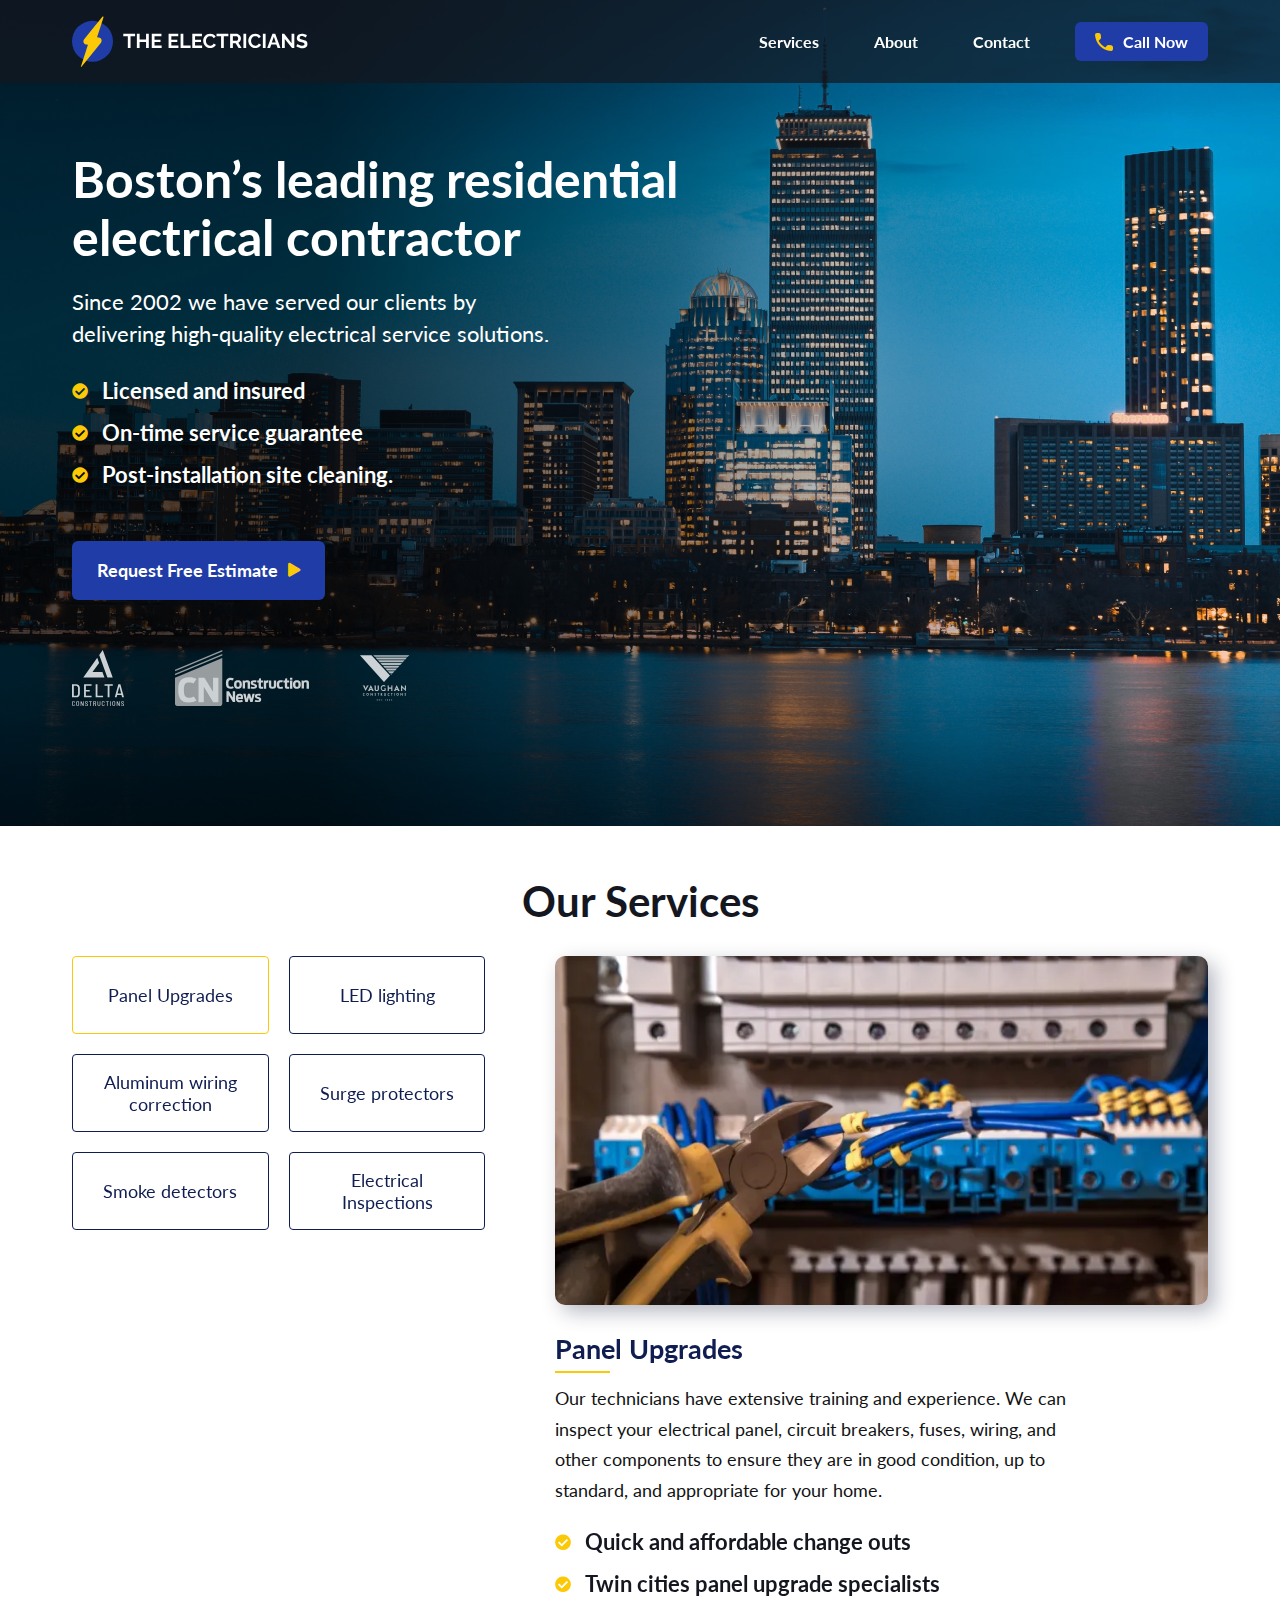
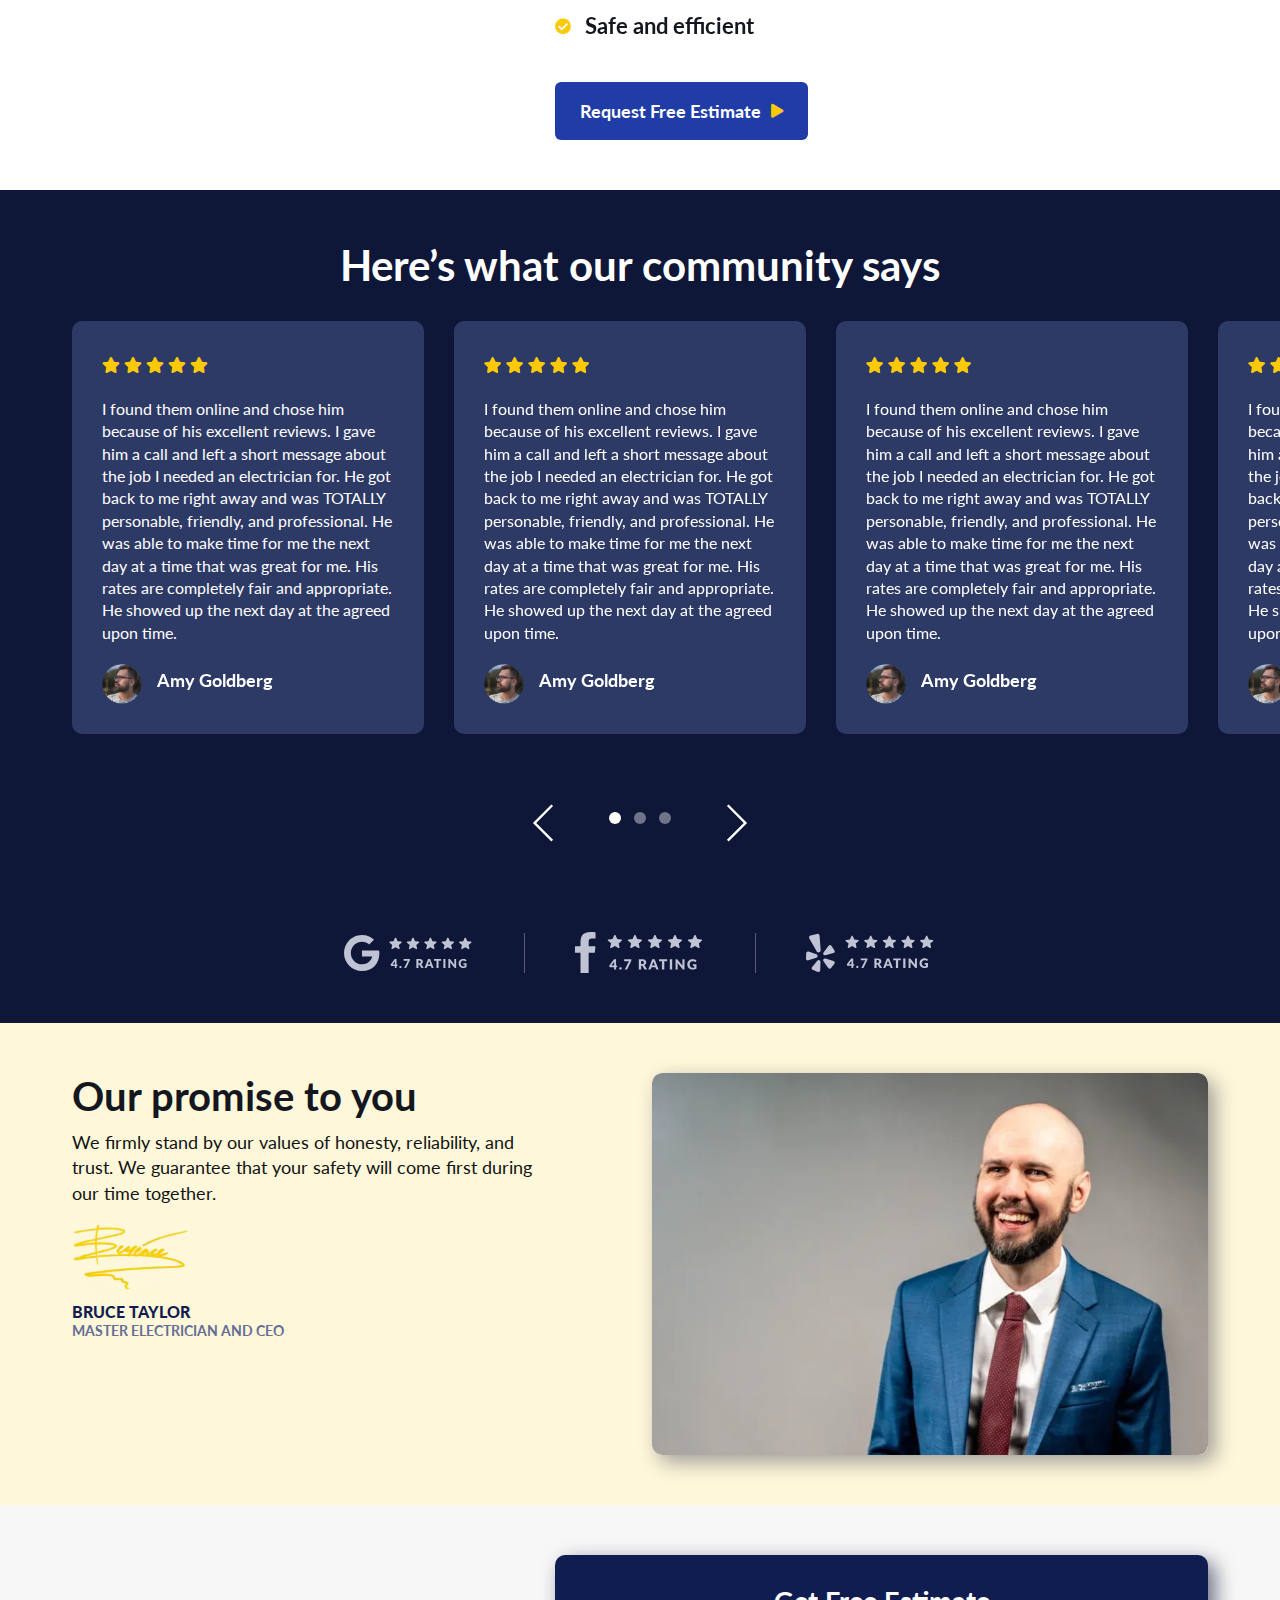
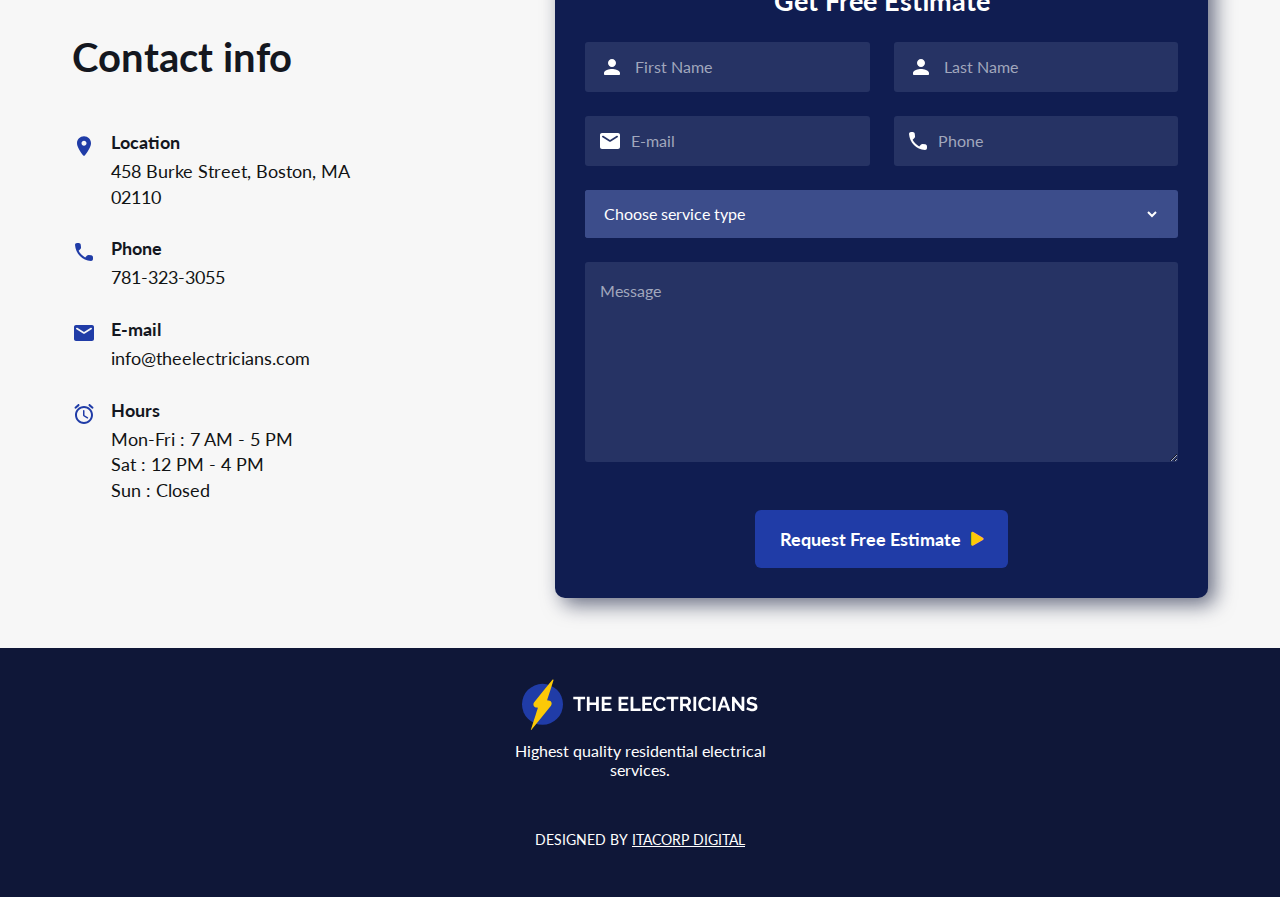
==== commit 585748d4: "Update" ====
--- a/index.html
+++ b/index.html
@@ -29,7 +29,7 @@
 
     <!--start navigation area-->
     <header class="header-area" id="header_area">
-        <nav class="navbar navbar-expand-xl" id="navbar-scrollspy">
+        <nav class="navbar flex-nowrap navbar-expand-xl" id="navbar-scrollspy">
             <div class="container">
                 <a class="navbar-brand " href="index.html "><img src="assets/img/logo.svg" alt=" "></a>
                 <button class="navbar-toggler" type="button" data-bs-toggle="collapse" data-bs-target="#main_nav" aria-expanded="false" aria-label="Toggle navigation">
@@ -53,7 +53,7 @@
     <!--end navigation area-->
 
     <!-- banner area start -->
-    <section class="banner-area ">
+    <section class="banner-area" id="hero">
         <div class="container">
             <div class="row">
                 <div class="col-lg-7">
--- a/assets/css/main.css
+++ b/assets/css/main.css
@@ -258,10 +258,14 @@
 .sticky-wrapper {
   position: absolute;
   width: 100%;
+  left: 0;
+  right: 0;
+  top: 0;
 }
 .sticky-wrapper.is-sticky .header-area {
   background: #14171f;
 }
+
 .header-area {
   position: absolute;
   z-index: 999;
@@ -271,12 +275,16 @@
   transition: all 0.3s ease 0s;
   background: rgba(20, 23, 31, 0.7);
   width: 100%;
+  min-width: 100%;
   padding: 10px 0;
   top: 0;
+  left: 0;
+  right: 0;
 }
 .header-area .navbar-brand {
   margin-bottom: 0;
   margin-right: 60px;
+  max-width: 50vw;
 }
 .header-area .navbar-brand img {
   -webkit-transition: all 0.3s ease 0s;
@@ -315,21 +323,8 @@
   transition: all 0.3s ease 0s;
   text-transform: capitalize;
 }
-.header-area .navbar .navbar-nav .nav-item a:before {
-  content: "";
-  position: absolute;
-  left: 0;
-  bottom: 0;
-  height: 1px;
-  width: 0;
-  background: #ffffff;
-  transition: 0.3s;
-}
 .header-area .navbar .navbar-nav .nav-item:hover > a, .header-area .navbar .navbar-nav .nav-item a.active {
-  color: #ffffff;
-}
-.header-area .navbar .navbar-nav .nav-item:hover > a:before, .header-area .navbar .navbar-nav .nav-item a.active:before {
-  width: 100%;
+  color: rgb(252, 220, 101);
 }
 .header-area .navbar .header-btn-wrap {
   gap: 20px;
@@ -493,7 +488,7 @@
 }
 .testi-slider-wrap .slick-list {
   overflow: inherit;
-  width: 764px;
+  max-width: 764px;
 }
 .testi-slider-wrap .slick-slide {
   margin-left: 15px;
@@ -590,7 +585,12 @@
   background-color: hsla(0, 0%, 100%, 0.3);
 }
 .testimonial-rating-brands .single-testi-rating img {
-  width: 130px;
+  width: 100px;
+}
+@media (min-width: 991px) {
+  .testimonial-rating-brands .single-testi-rating img {
+    width: 130px;
+  }
 }
 
 /* promise area style
--- a/assets/css/responsive.css
+++ b/assets/css/responsive.css
@@ -168,7 +168,7 @@
         line-height: 2.625rem;
     }
     .testimonial-rating-brands {
-        gap: 10px;
+        gap: 20px;
     }
     .section-title h2 {
         font-size: 36px;
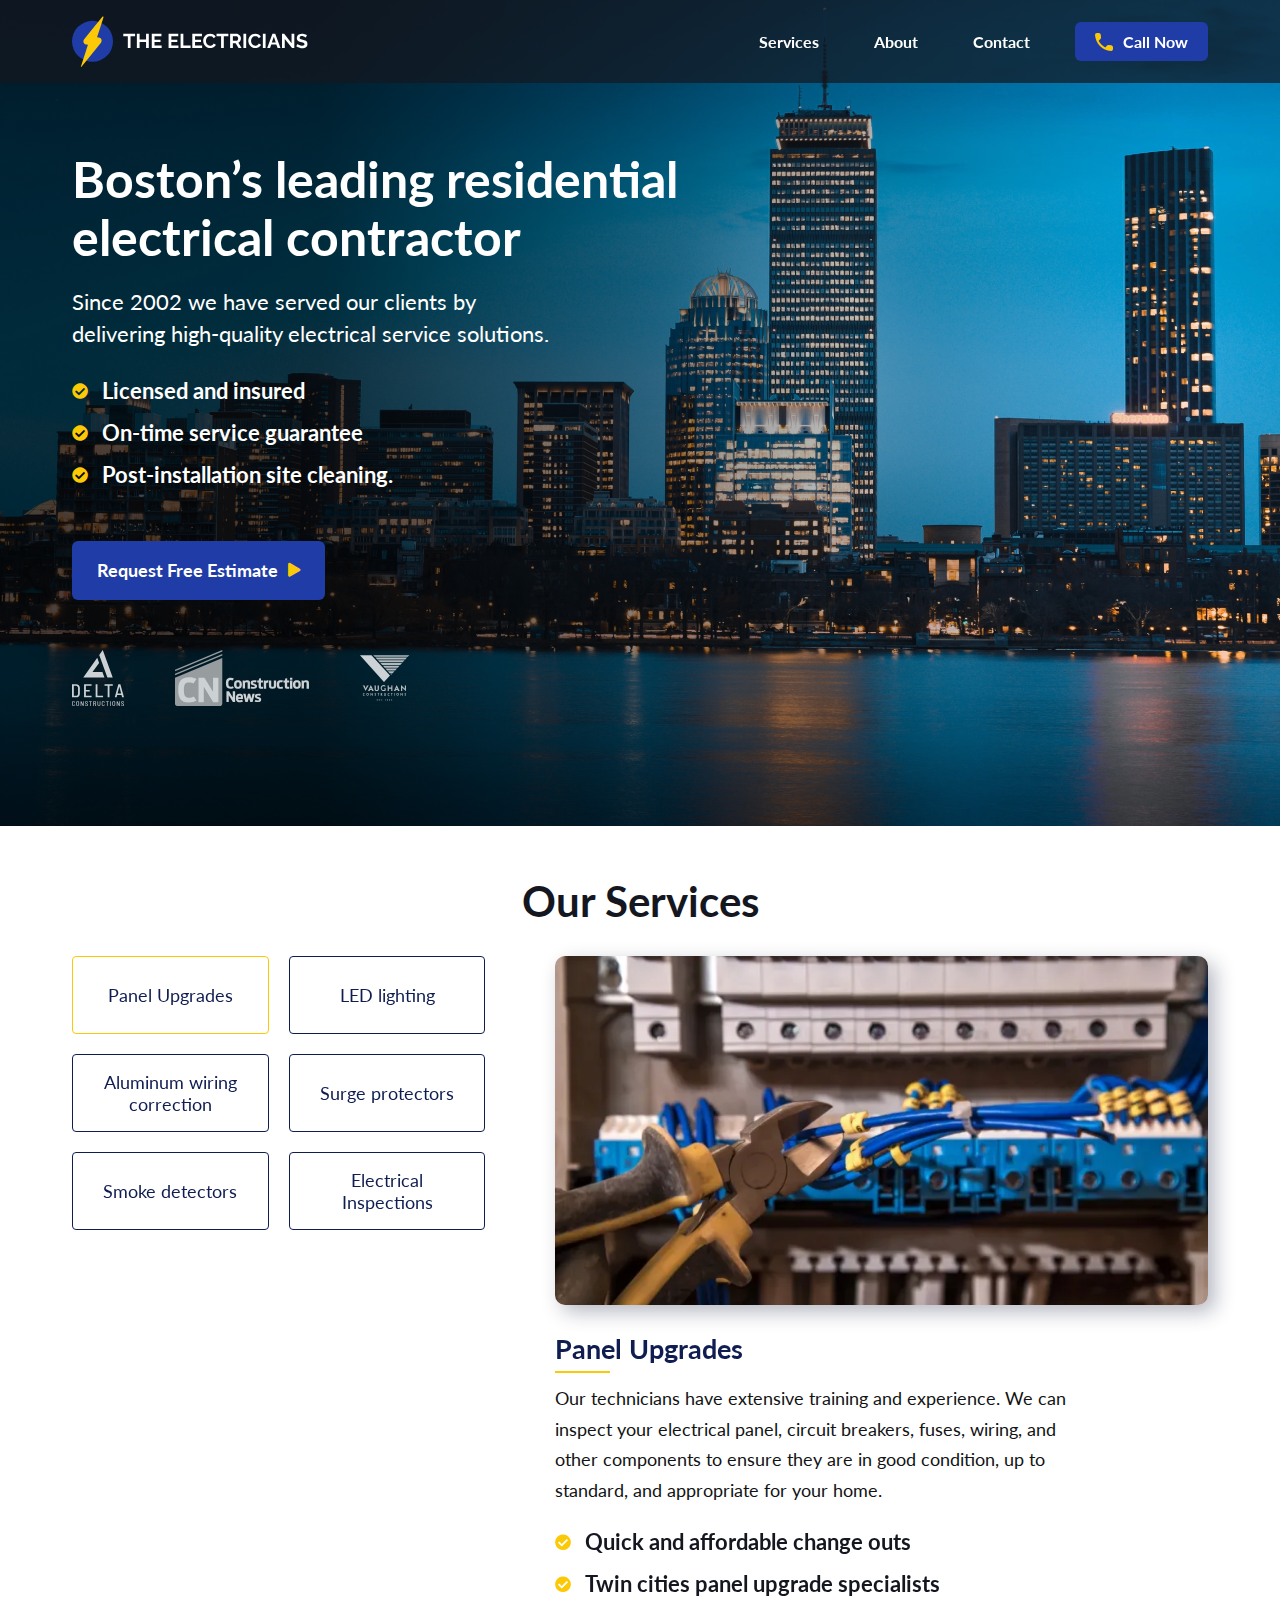
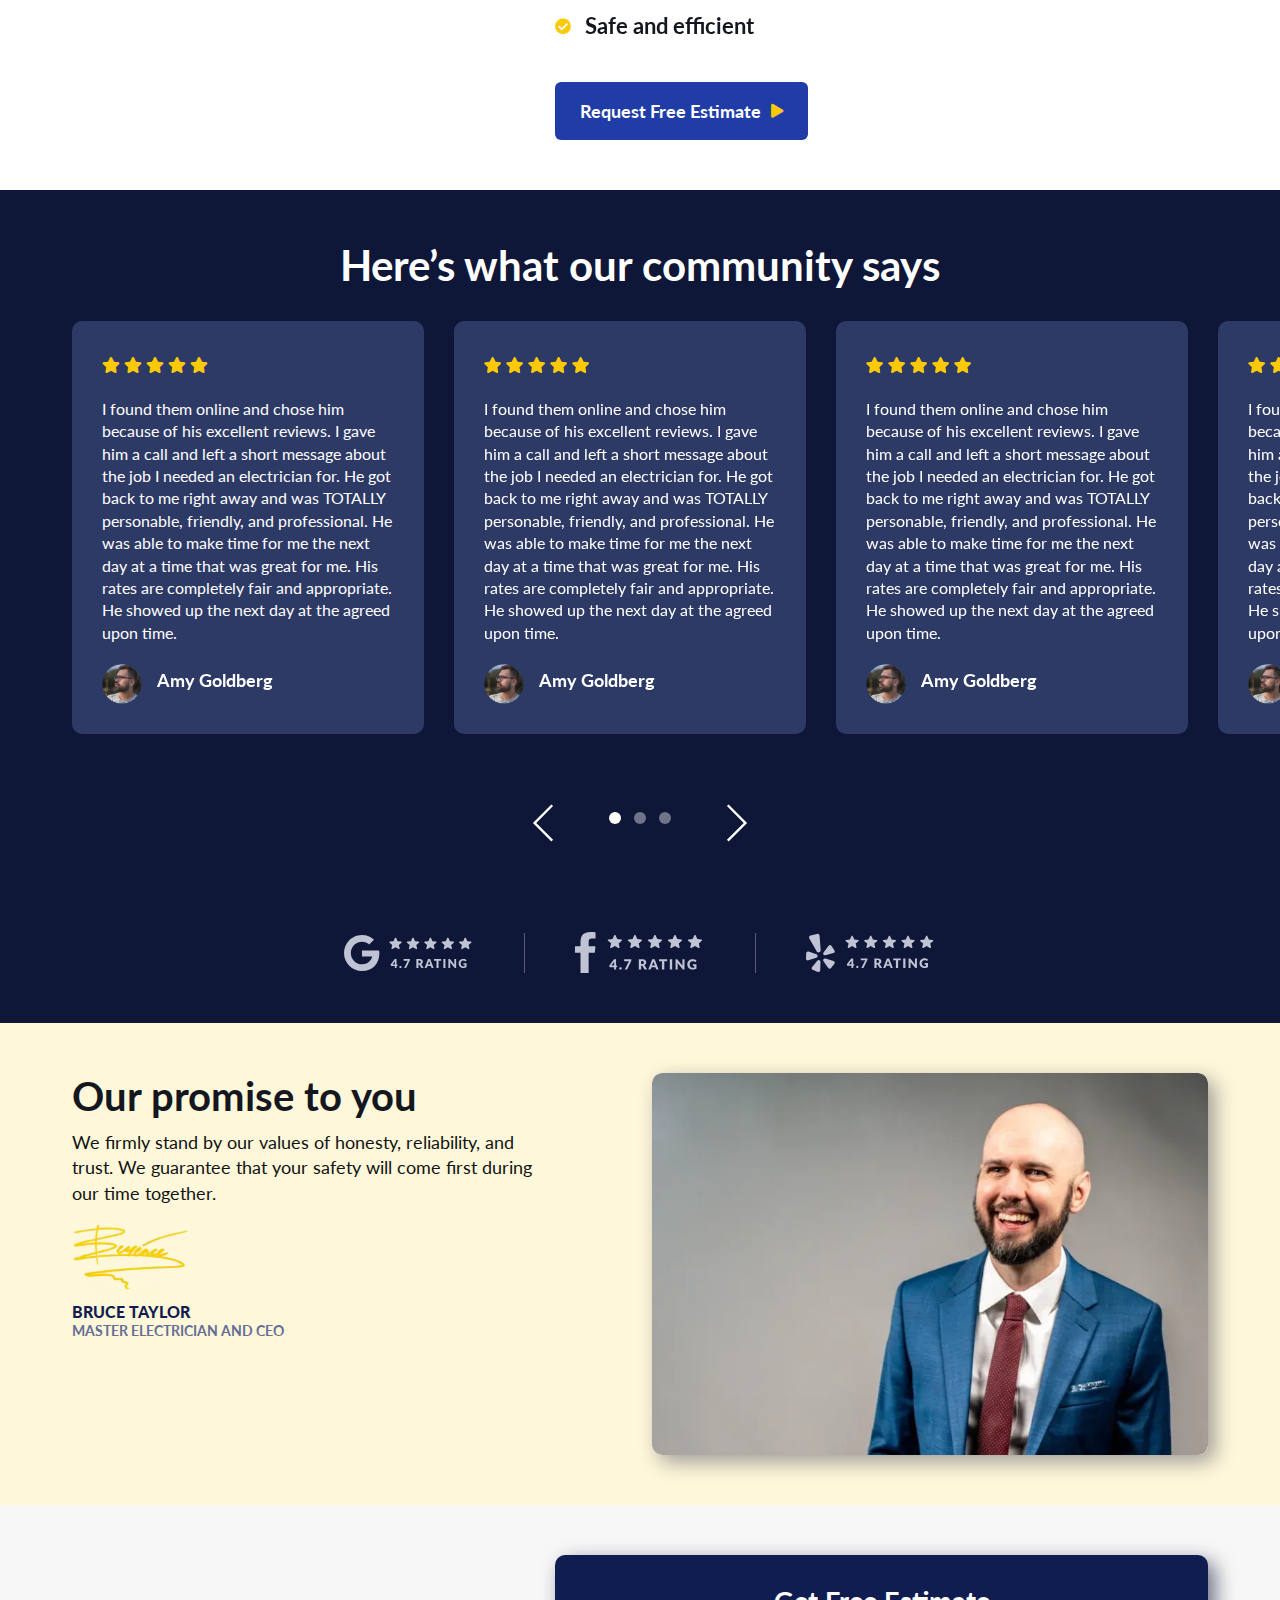
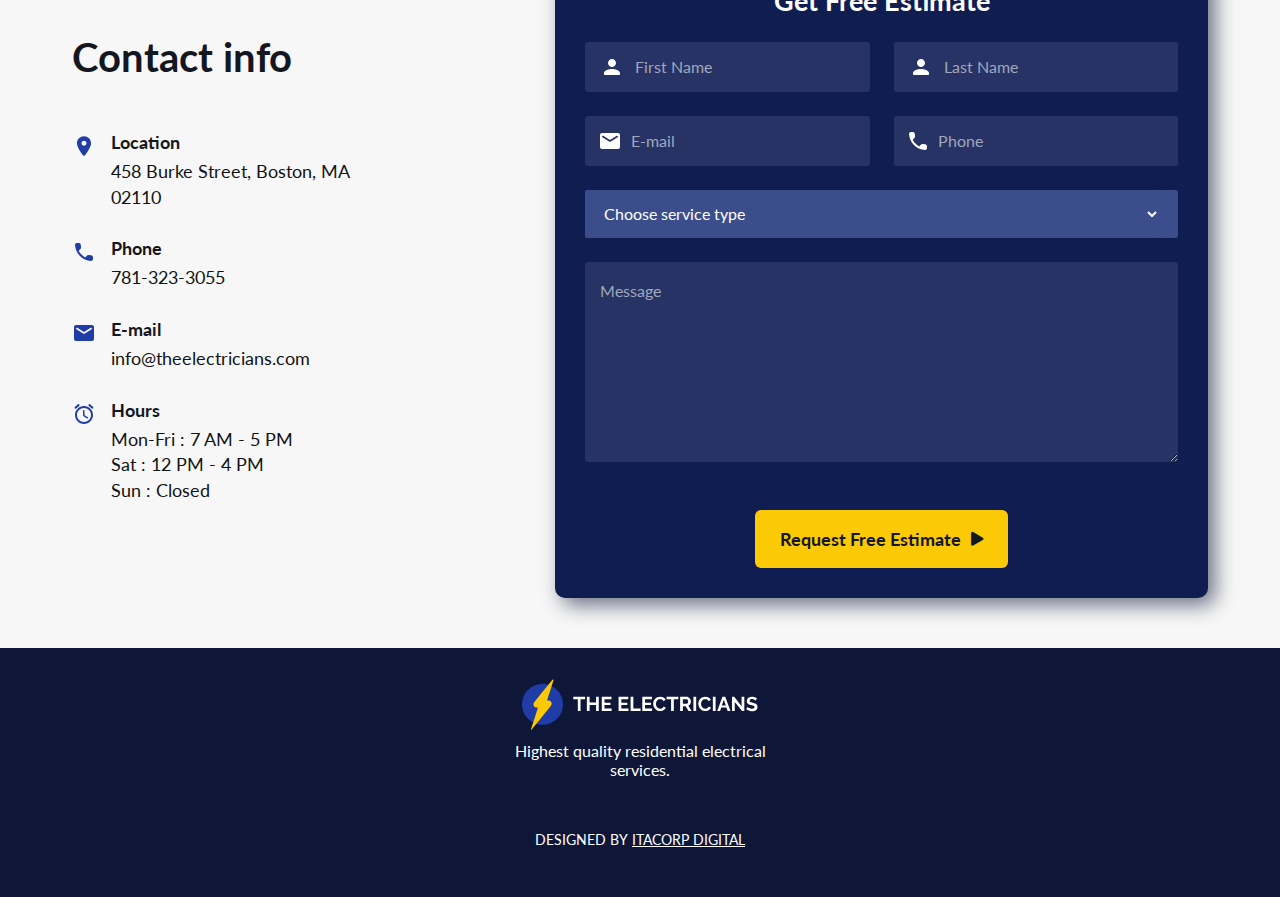
==== commit 063d4533: "Update" ====
--- a/index.html
+++ b/index.html
@@ -29,7 +29,7 @@
 
     <!--start navigation area-->
     <header class="header-area" id="header_area">
-        <nav class="navbar flex-nowrap navbar-expand-xl" id="navbar-scrollspy">
+        <nav class="navbar navbar-expand-xl" id="navbar-scrollspy">
             <div class="container">
                 <a class="navbar-brand " href="index.html "><img src="assets/img/logo.svg" alt=" "></a>
                 <button class="navbar-toggler" type="button" data-bs-toggle="collapse" data-bs-target="#main_nav" aria-expanded="false" aria-label="Toggle navigation">
@@ -363,7 +363,7 @@
     <!-- start contact area  -->
     <section class="contact-area" id="contact">
         <div class="container">
-            <div class="row align-items-center">
+            <div class="row gy-4 align-items-center">
                 <div class="col-lg-6 col-xl-5">
                     <div class="contact-address">
                         <h3 class="info-title">Contact info</h3>
@@ -456,7 +456,7 @@
                                 </div>
                             </div>
                             <div class="col-lg-12">
-                                <div class="form-group textarea-wrap mb-5">
+                                <div class="form-group textarea-wrap mb-4 mb-lg-5">
                                     <textarea name="" id="" placeholder="Message"></textarea>
                                 </div>
                             </div>
--- a/assets/css/main.css
+++ b/assets/css/main.css
@@ -700,6 +700,16 @@
   background: transparent;
   padding: 0;
 }
+.contact-form .primary-btn {
+  background-color: #fcc907;
+  color: #14171f;
+}
+.contact-form .primary-btn i {
+  color: #14171f;
+}
+.contact-form .primary-btn:hover {
+  background-color: #fdf3ce;
+}
 
 /* Footer area css
 ============================================================================================ */
--- a/assets/css/responsive.css
+++ b/assets/css/responsive.css
@@ -163,6 +163,33 @@
 }
 
 @media (max-width: 575px) {
+    .section-title h2{
+        font-size: 1.375rem;
+        line-height: 1.5625rem;
+    }
+    .primary-btn{
+        font-size: 0.875rem;
+        padding: 10px 25px;
+    }
+    .testi-slider-wrap .slick-list{
+        max-width: 300px;   
+    }
+    .single-testi-slider{
+        padding: 20px;
+    }
+    .single-testi-slider .msg{
+        margin-top: 10px;
+        margin-bottom: 10px;
+        font-size: 0.75rem;
+        line-height: 1.25rem;
+    }
+    .tab-wrap .nav .nav-link{
+        height: 4rem; 
+        font-size: 0.875rem;
+    }
+    .single-testi-slider .author-meta .author-meta-desc h5{
+        font-size: 0.875rem;
+    }
     .banner-area .banner-content h1 {
         font-size: 2.125rem;
         line-height: 2.625rem;
@@ -170,18 +197,56 @@
     .testimonial-rating-brands {
         gap: 20px;
     }
-    .section-title h2 {
-        font-size: 36px;
+    .promise-area{
+        text-align: center;
+        padding-right: 10px;
+        padding-left: 10px;
+    }
+    .promise-area .promise-content p{
+        font-size: 0.875rem;
+        line-height: 1.4375rem;
     }
     .promise-area .promise-content h2 {
-        font-size: 2rem;
-        line-height: 2rem;
+        font-size: 1.375rem;
+        line-height: 1.5625rem;
+    }
+    .promise-area .promise-content .meta-info p{
+        font-size: 0.875rem;
+        line-height: 1rem;
     }
     .contact-address .info-title {
         font-size: 2rem;
         line-height: 2rem;
         margin-bottom: 30px;
     }
+    .contact-form{
+        padding: 20px;
+        padding-bottom: 40px;
+    }
+    .contact-form .contact-title{
+        font-size: 1.1rem;
+        line-height: 1.5rem;
+        font-weight: 700;
+    }
+    .contact-area{
+        padding: 50px 7px;
+    }
+    .contact-area .info-title{
+        text-align: center;
+        font-size: 1.375rem;
+        line-height: 1.5625rem;
+    }
+    .contact-address .single-contact-info .info-meta h4 {
+        margin-top: 0px;
+        margin-bottom: 5px;
+        font-size: 1.125rem;
+        line-height: 1.5rem;
+        font-weight: 700;
+    }
+    .contact-address .single-contact-info .info-meta p, .contact-address .single-contact-info .info-meta a {
+        font-size: 0.875rem;
+        line-height: 1.4375rem;
+    }
 }
 
 @media (max-width: 425px) {
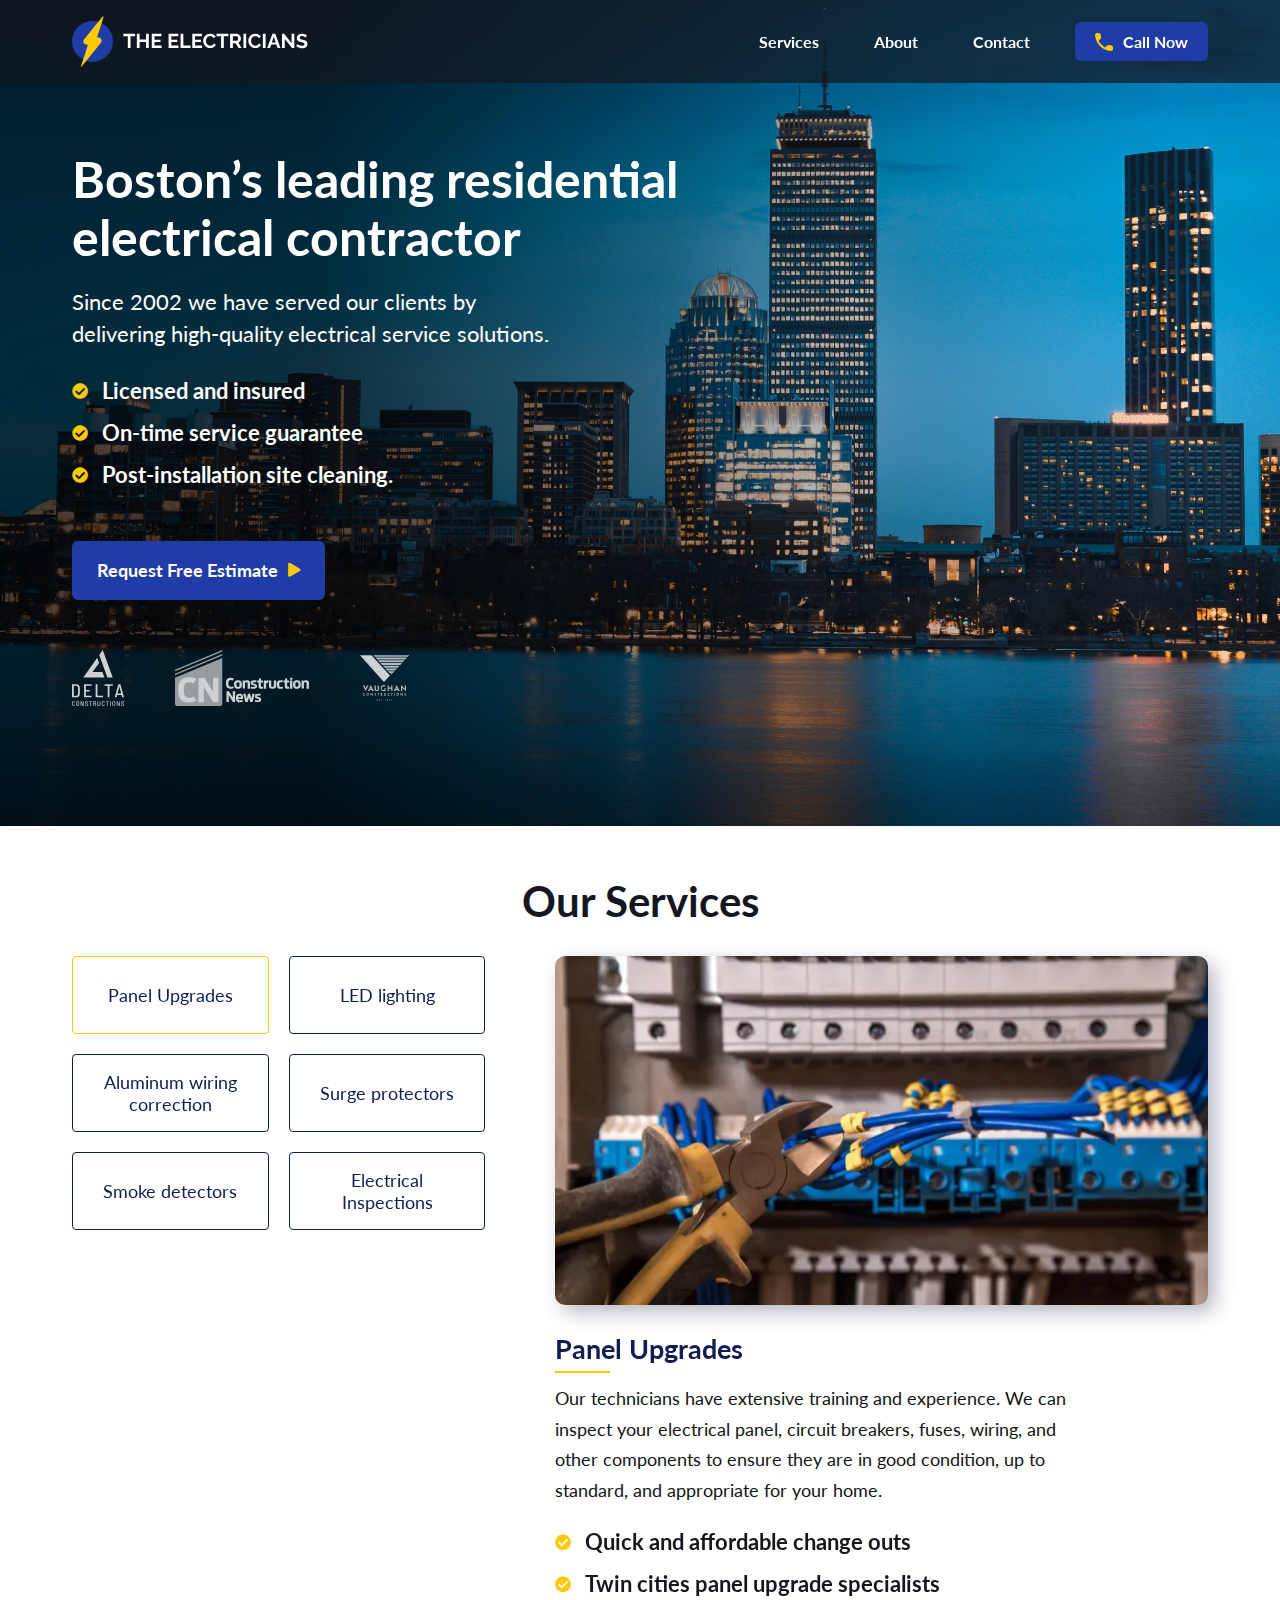
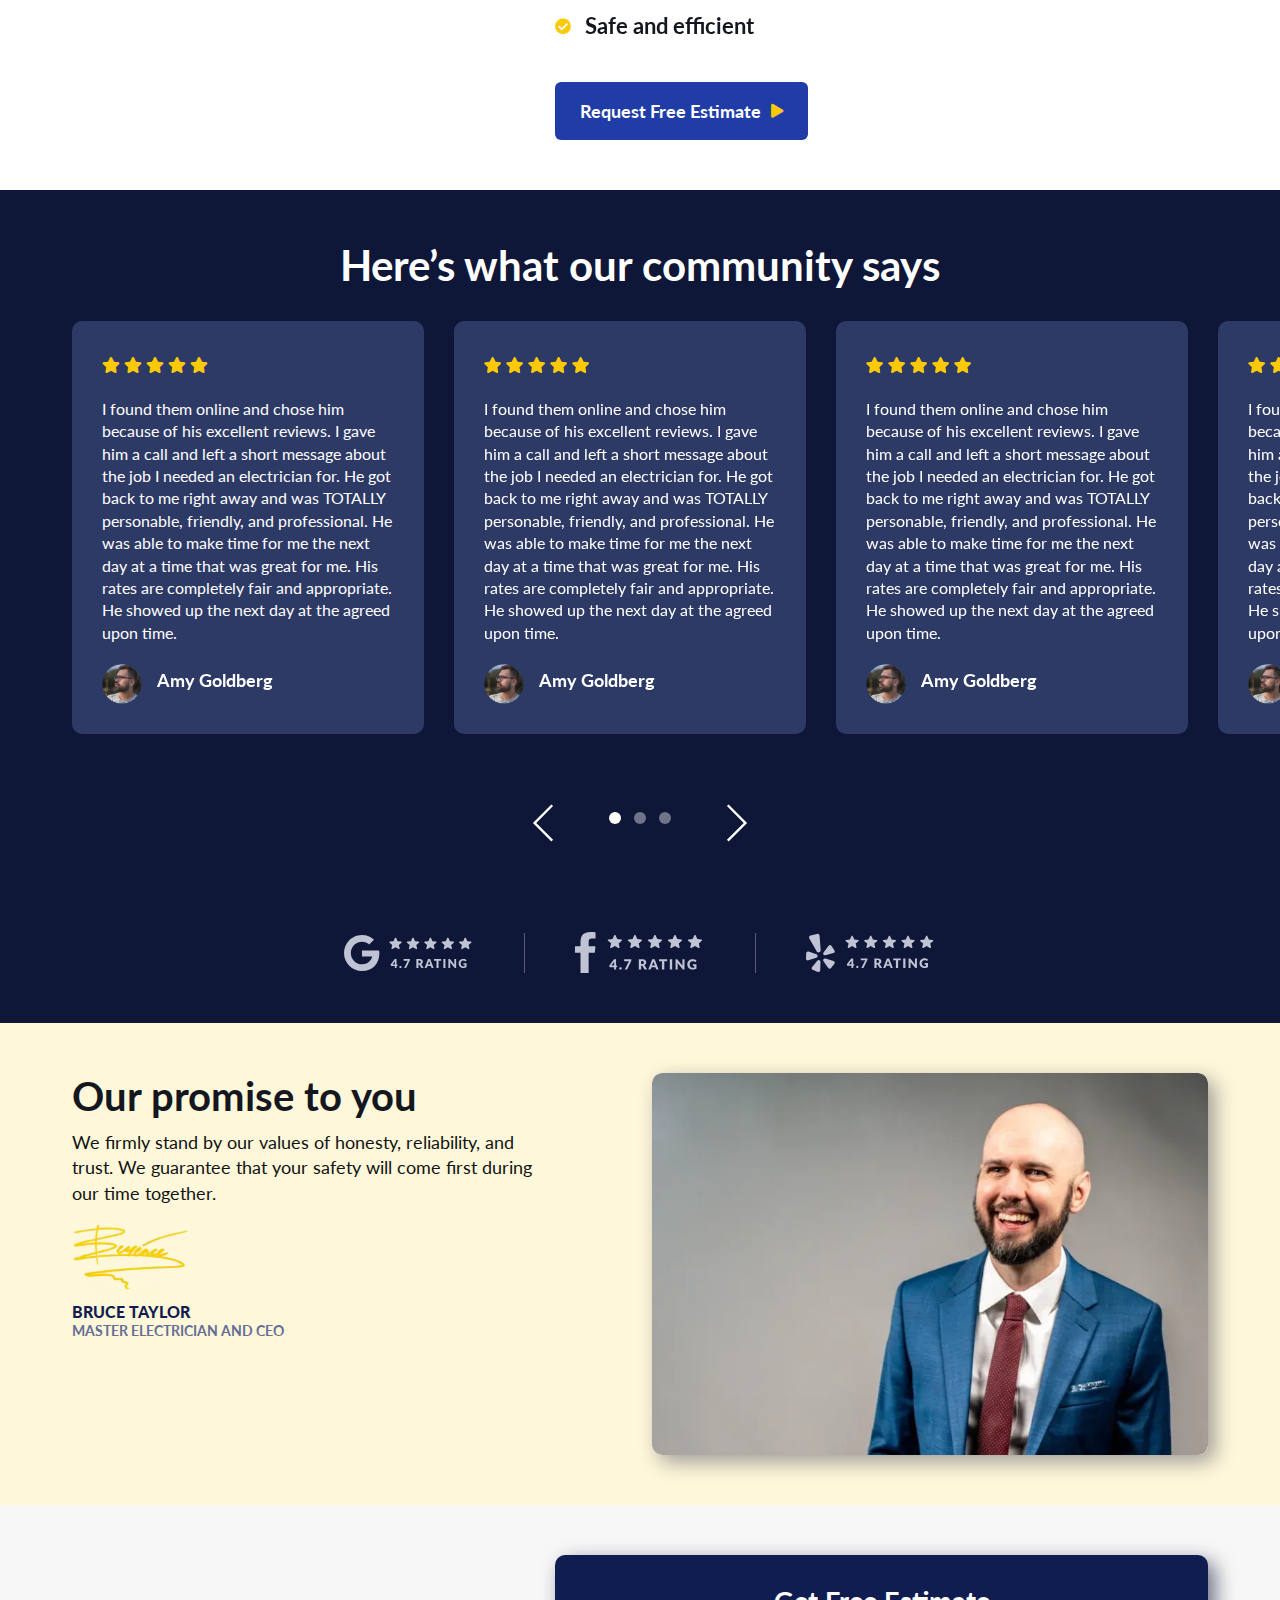
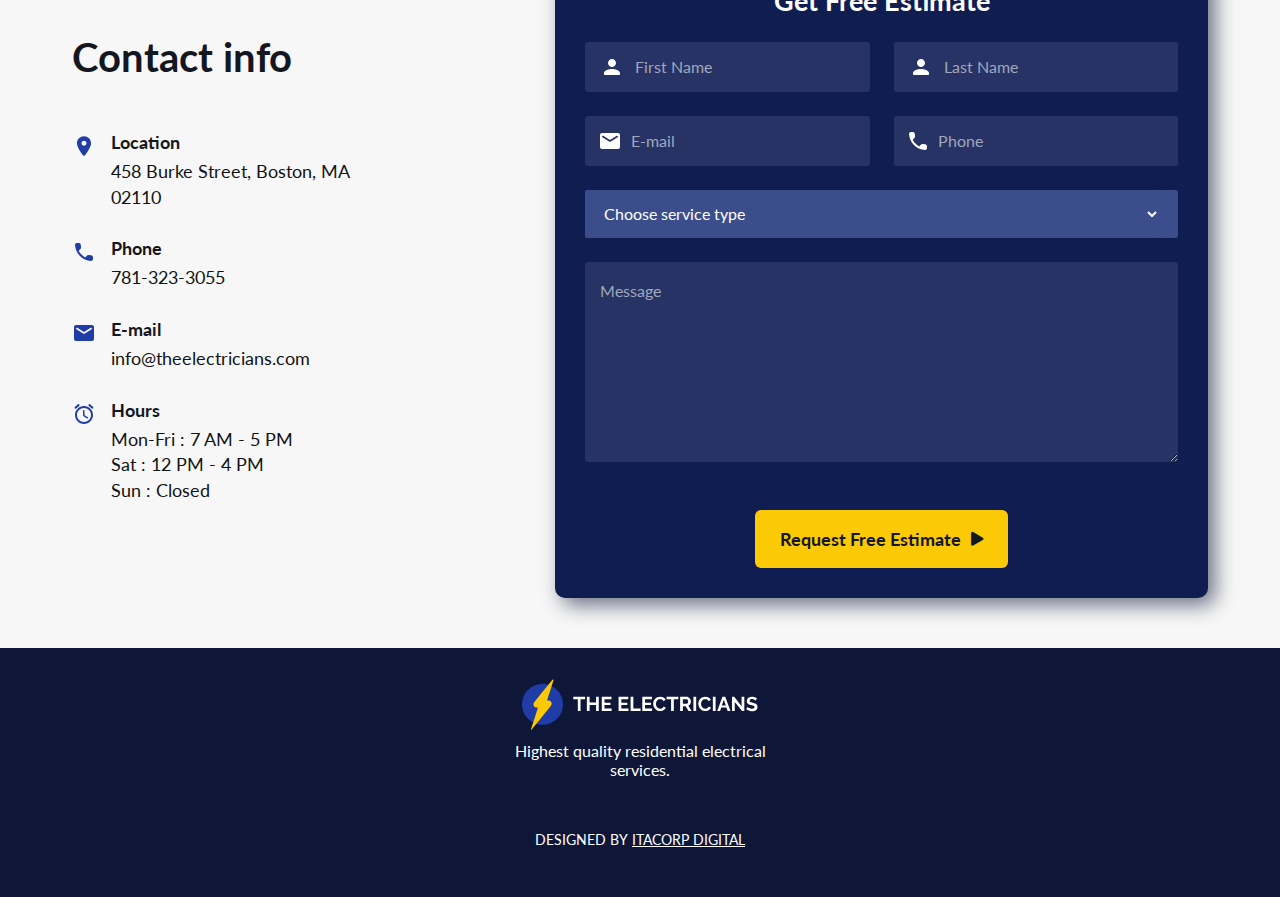
==== commit 5f75a500: "update" ====
--- a/index.html
+++ b/index.html
@@ -489,6 +489,11 @@
     </div>
     <!-- end footer area  -->
 
+    <!-- start Mobile Sticky -->
+    <div class="mobile-sticky">
+        <a href="#" class="mobile-sticky__icon"><svg stroke="currentColor" fill="currentColor" stroke-width="0" viewBox="0 0 20 20" aria-hidden="true" height="1em" width="1em" xmlns="http://www.w3.org/2000/svg"><path d="M2 3a1 1 0 011-1h2.153a1 1 0 01.986.836l.74 4.435a1 1 0 01-.54 1.06l-1.548.773a11.037 11.037 0 006.105 6.105l.774-1.548a1 1 0 011.059-.54l4.435.74a1 1 0 01.836.986V17a1 1 0 01-1 1h-2C7.82 18 2 12.18 2 5V3z"></path></svg></a>
+    </div>
+
     <!-- All js here -->
     <script src="assets/js/jquery-3.6.0-min.js "></script>
     <script src="assets/js/jquery.sticky.js "></script>
--- a/assets/css/main.css
+++ b/assets/css/main.css
@@ -732,4 +732,28 @@
   font-size: 0.875rem;
 }
 
+.mobile-sticky {
+  position: fixed;
+  right: 20px;
+  bottom: 20px;
+  display: none;
+}
+.mobile-sticky__icon {
+  width: 50px;
+  min-width: 50px;
+  height: 50px;
+  padding: 0px;
+  display: inline-flex;
+  align-items: center;
+  justify-content: center;
+  border-radius: 50%;
+  background-color: #203ca7;
+  color: #fcc907;
+  font-size: 25px;
+}
+.mobile-sticky__icon:hover {
+  background-color: rgb(15, 23, 56);
+  color: #fcc907;
+}
+
 /*# sourceMappingURL=main.css.map */
--- a/assets/css/responsive.css
+++ b/assets/css/responsive.css
@@ -151,6 +151,9 @@
     .tab-wrap .nav {
         margin-bottom: 30px;
     }
+    .mobile-sticky{
+        display: block;
+    }
 }
 
 @media (max-width: 767px) {
@@ -163,6 +166,15 @@
 }
 
 @media (max-width: 575px) {
+    .check-list li{
+        font-size: 0.875rem;
+        line-height: 1.4375rem;
+    }
+    .tab-wrap .tab-content-inner .desc{
+        font-size: 0.875rem;
+        line-height: 1.4375rem;
+    }
+    .tab-wrap .tab-content-inner .title,
     .section-title h2{
         font-size: 1.375rem;
         line-height: 1.5625rem;
